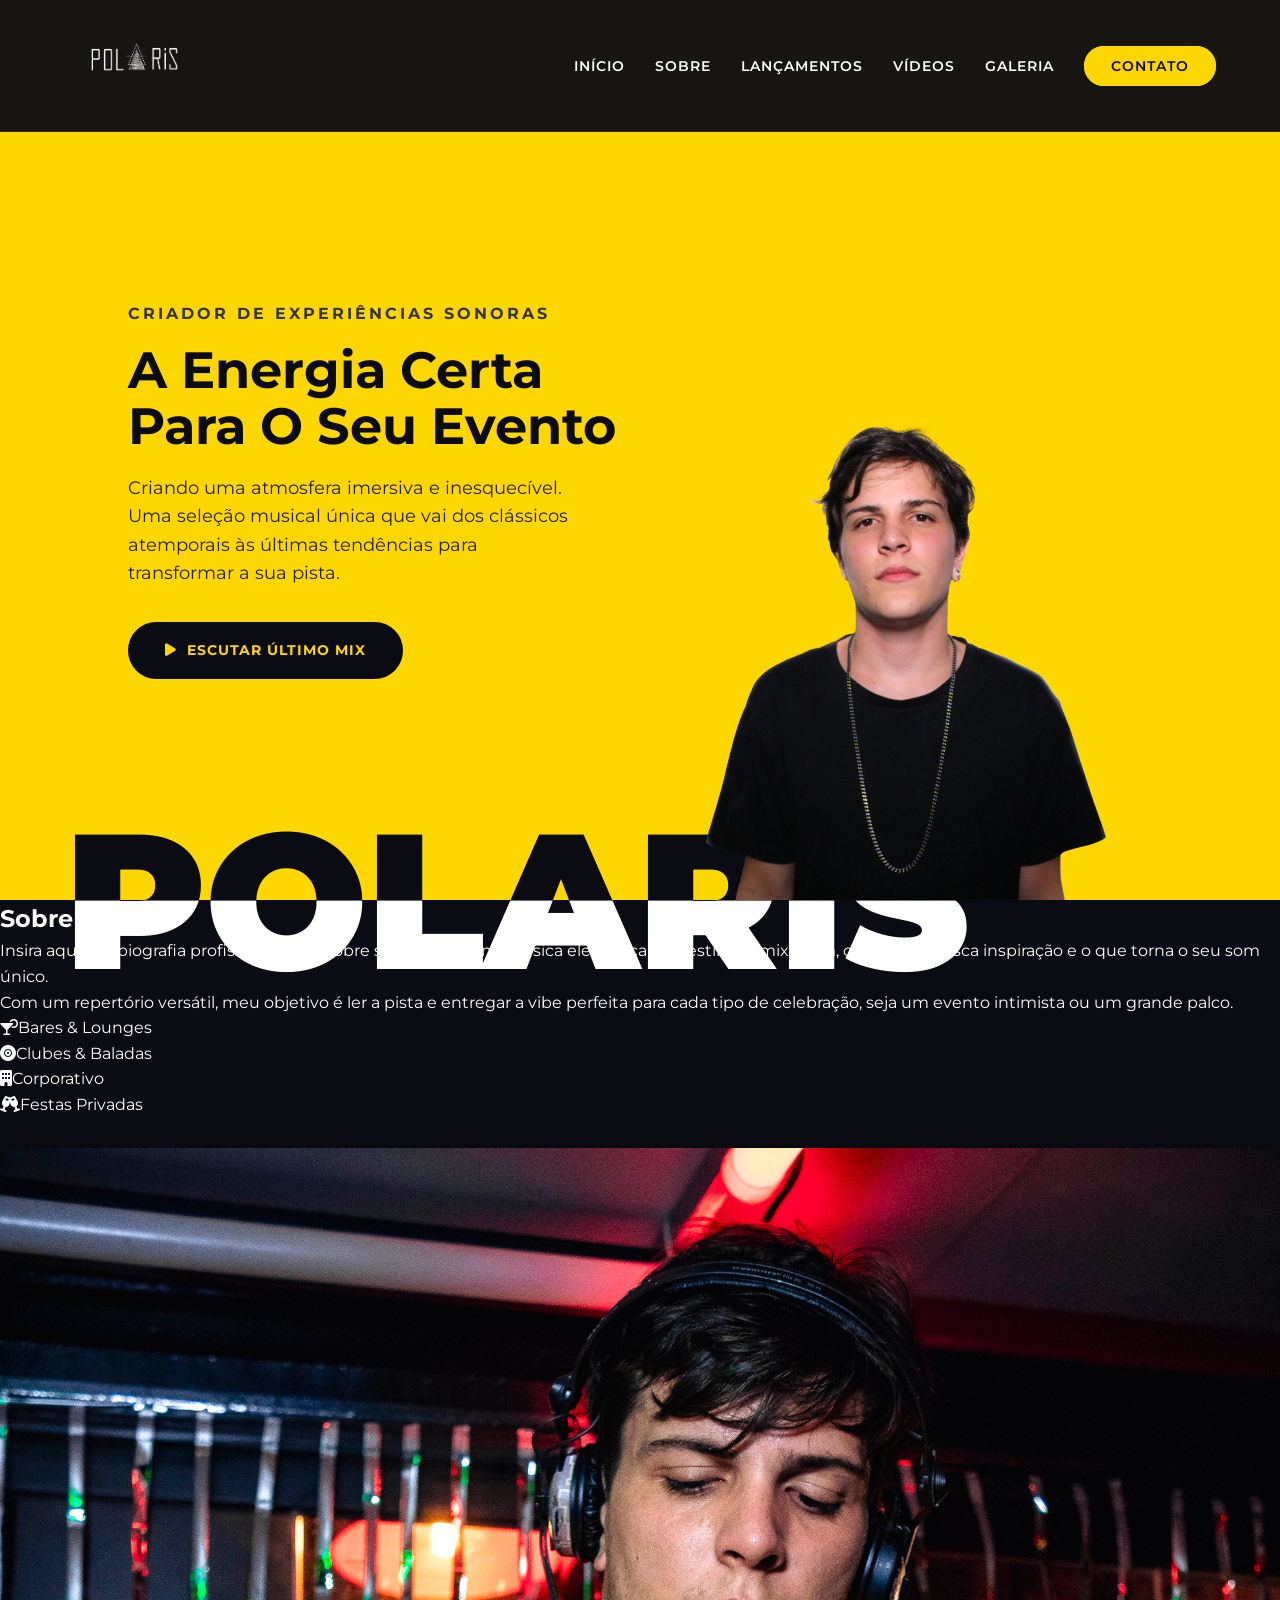
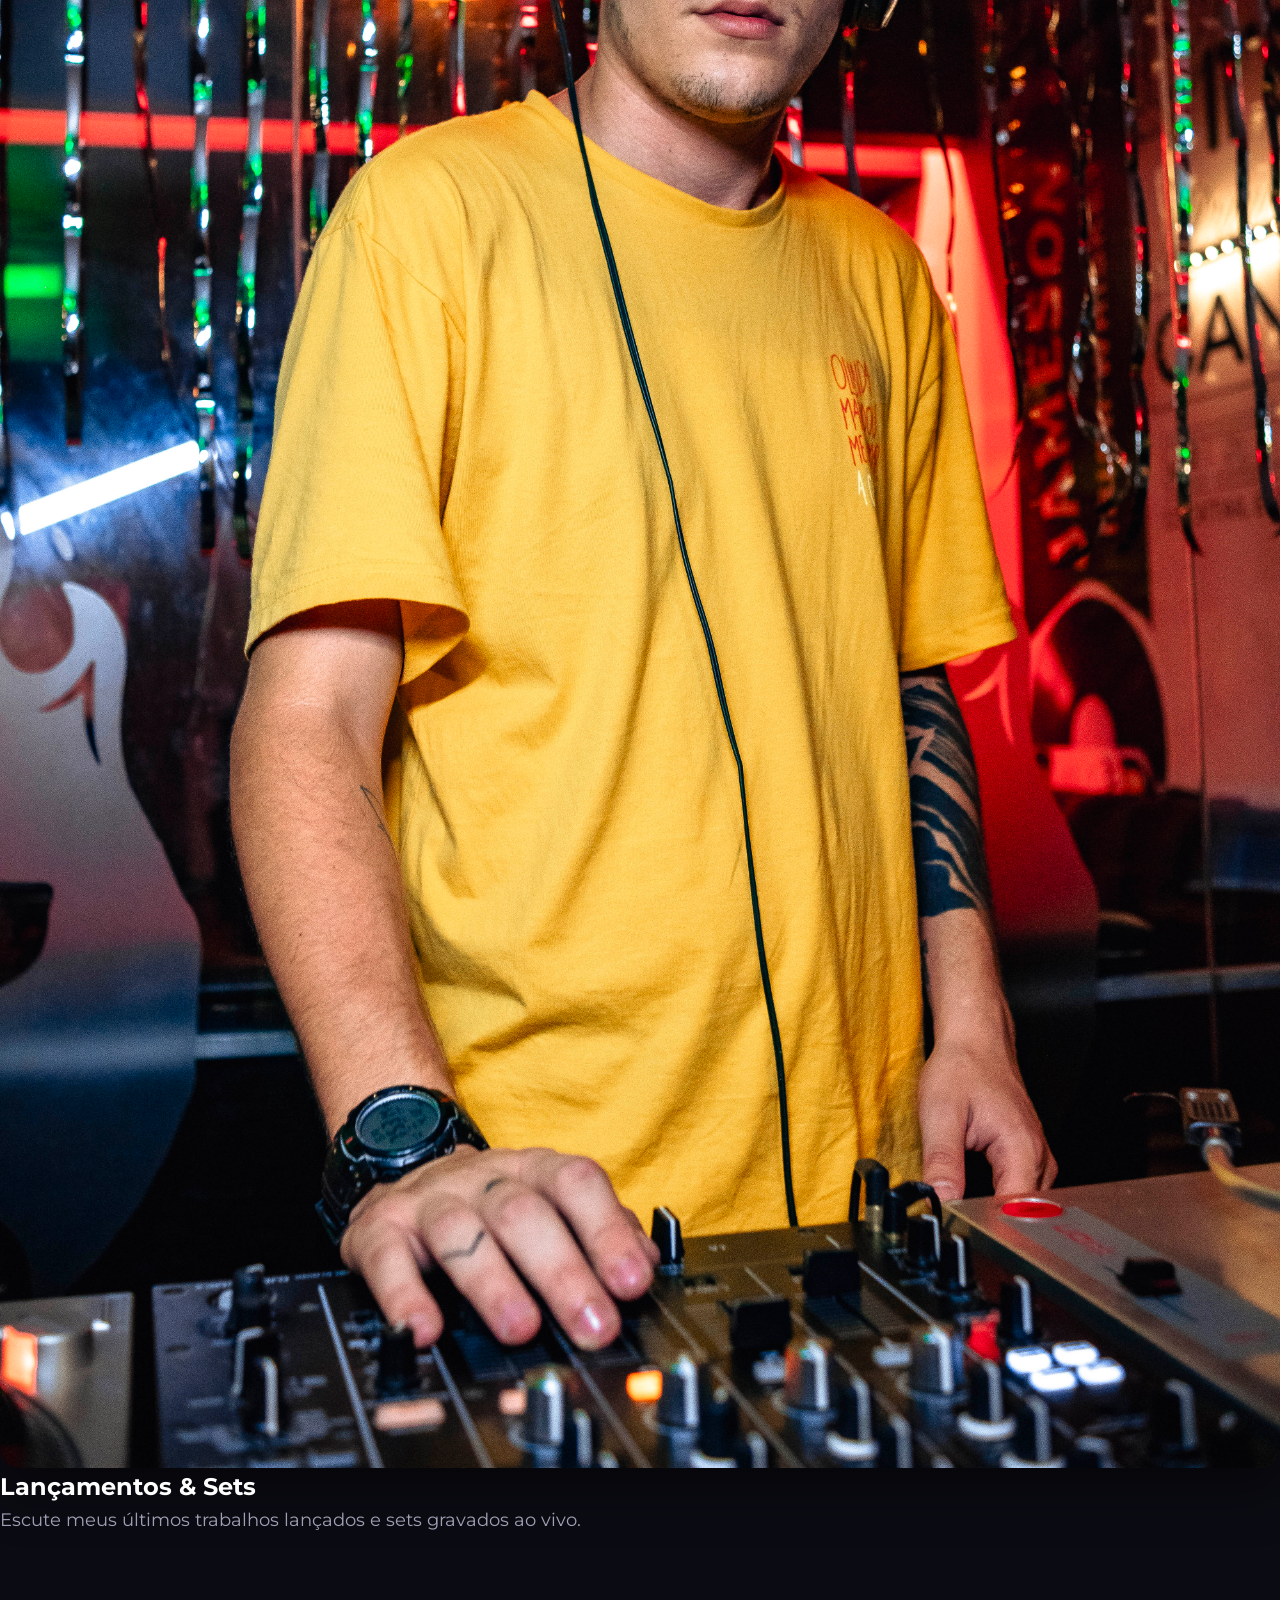
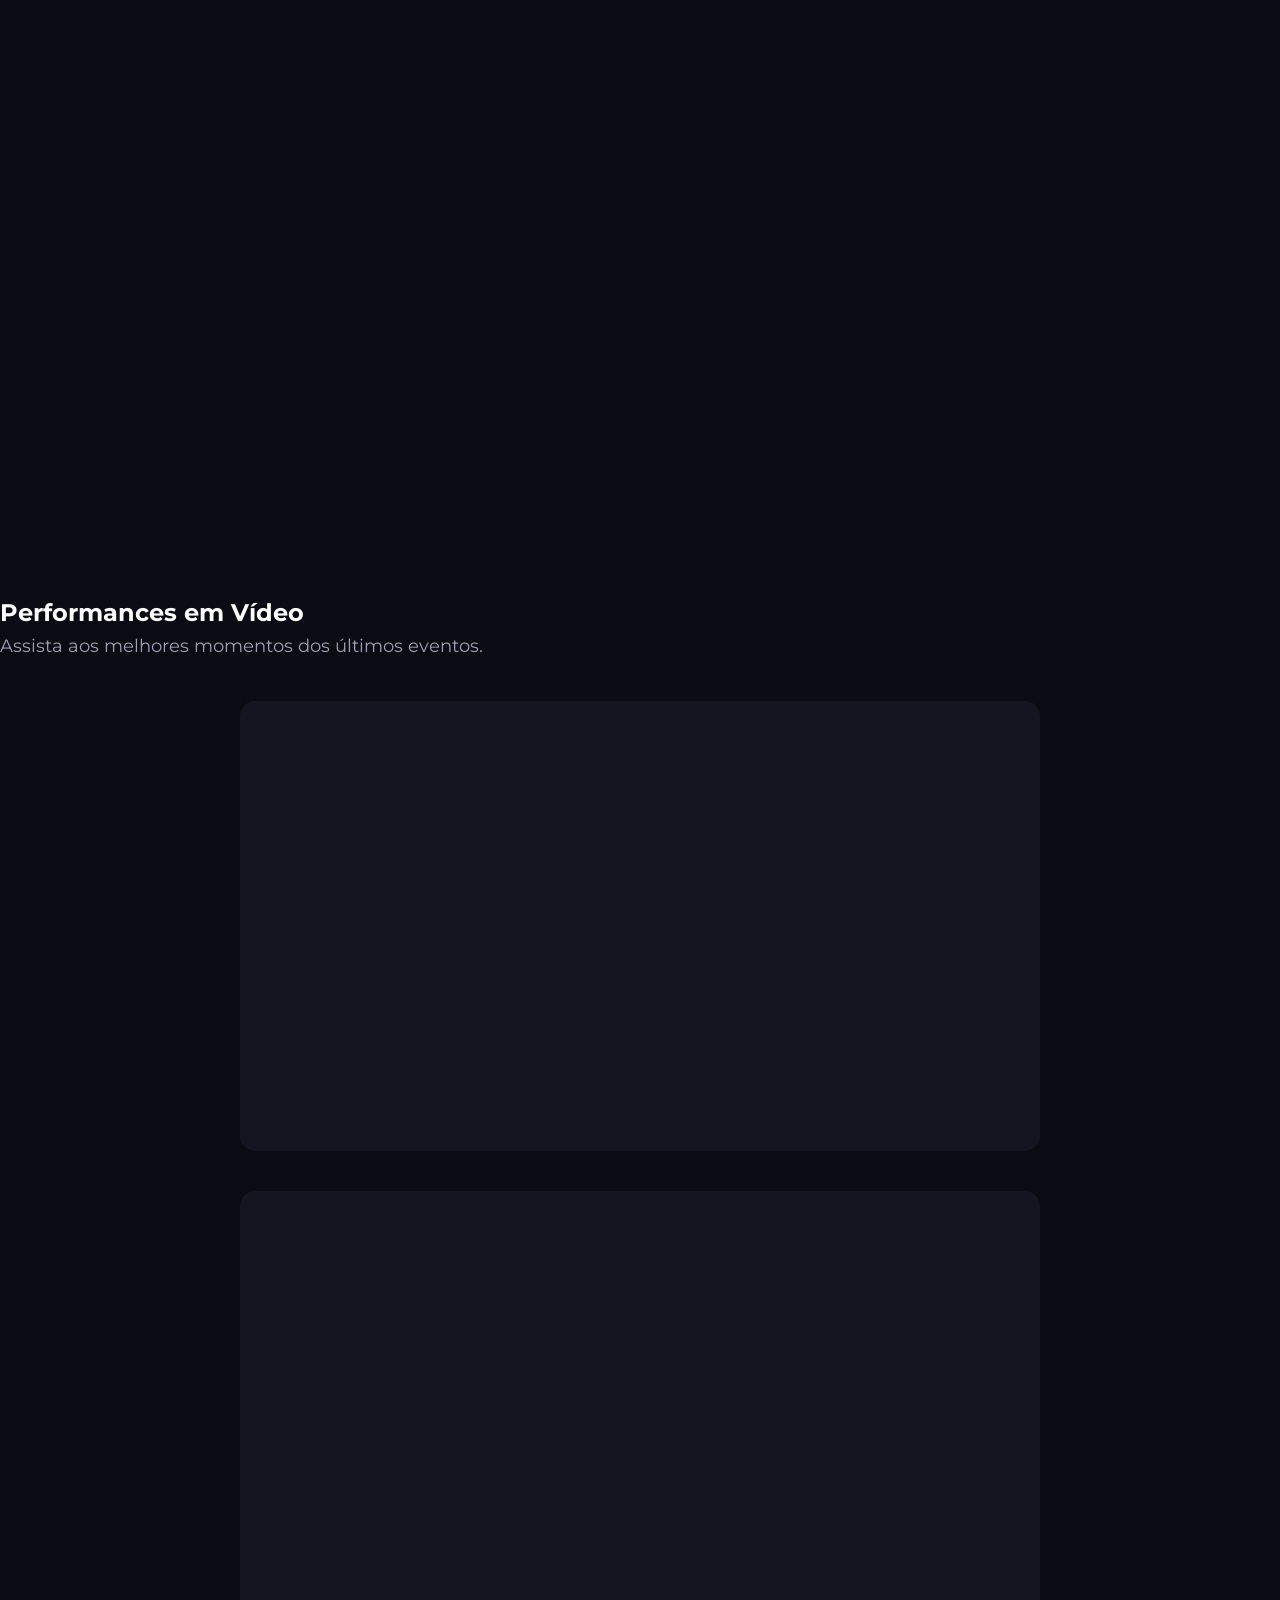
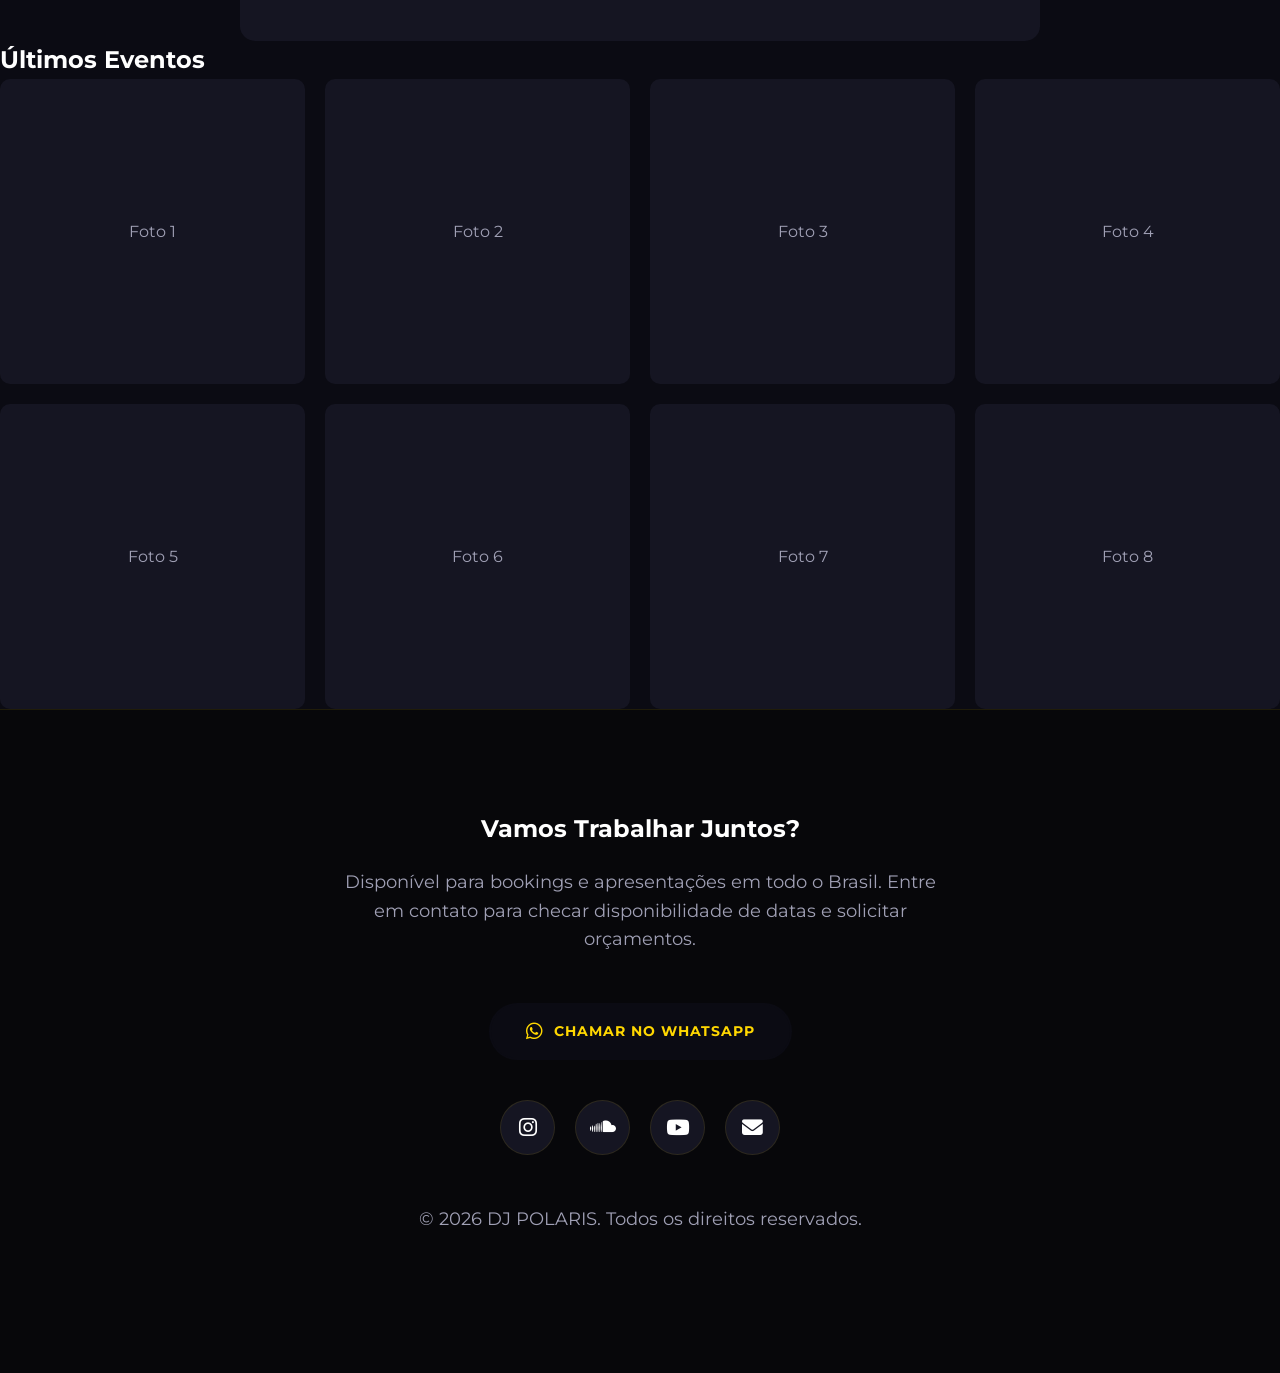
==== index.html @ e178c037 "Update index.html" ====
<!DOCTYPE html>
<html lang="pt-BR">
<head>
    <meta charset="UTF-8">
    <meta name="viewport" content="width=device-width, initial-scale=1.0">
    <title>Portfólio | Polaris</title>
    <link rel="icon" type="image/png" href="assets/Logo-polaris-branca.png?v=2">
    <link href="https://fonts.googleapis.com/css2?family=Montserrat:wght@300;400;500;700;900&display=swap" rel="stylesheet">
    <link rel="stylesheet" href="https://cdnjs.cloudflare.com/ajax/libs/font-awesome/6.4.0/css/all.min.css">
    
    <link rel="stylesheet" href="style.css">
</head>
<body>

   <nav>
        <a href="#" class="logo">
            <!-- Coloquei uma altura de 40px para não quebrar o menu, você pode aumentar ou diminuir esse valor -->
            <img src="assets/logo-branco-com-icone.png" alt="Logo Polaris" style="height: 80px; width: auto;">
        </a>
        <ul class="nav-links">
            <li><a href="#inicio">Início</a></li>
            <li><a href="#sobre">Sobre</a></li>
            <li><a href="#lancamentos">Lançamentos</a></li>
            <li><a href="#videos">Vídeos</a></li>
            <li><a href="#galeria">Galeria</a></li>
            <li><a href="#contato" class="btn-nav">Contato</a></li>
        </ul>
    </nav>

  <section id="inicio" class="hero">
    <div class="hero-content">
        <div class="hero-text">
            <h2>Criador de Experiências Sonoras</h2>
            <h1>A Energia Certa Para O Seu Evento</h1>
            <p>Criando uma atmosfera imersiva e inesquecível. Uma seleção musical única que vai dos clássicos atemporais às últimas tendências para transformar a sua pista.</p>
            <a href="#lancamentos" class="btn"><i class="fas fa-play"></i> Escutar Último Mix</a>
        </div>
        
        <div class="hero-image">
            <img src="assets/Polaris-semfundo.png" alt="Polaris">
        </div>
    </div>
    
    <!-- Novo Texto Gigante de Fundo -->
    <div class="hero-bottom-text">POLARIS</div>
</section>

    <section id="sobre">
        <h2 class="section-title">Sobre Mim</h2>
        <div class="about-grid">
            <div class="about-text">
                <p>Insira aqui sua biografia profissional. Fale sobre sua trajetória na música eletrônica, seu estilo de mixagem, onde você busca inspiração e o que torna o seu som único.</p>
                <p>Com um repertório versátil, meu objetivo é ler a pista e entregar a vibe perfeita para cada tipo de celebração, seja um evento intimista ou um grande palco.</p>
                
                <div class="features">
                    <div class="feature-item"><i class="fas fa-cocktail"></i><span>Bares & Lounges</span></div>
                    <div class="feature-item"><i class="fas fa-record-vinyl"></i><span>Clubes & Baladas</span></div>
                    <div class="feature-item"><i class="fas fa-building"></i><span>Corporativo</span></div>
                    <div class="feature-item"><i class="fas fa-glass-cheers"></i><span>Festas Privadas</span></div>
                </div>
            </div>
            <div class="about-img">
                <img src="assets/Polaris.JPG" alt="DJ Polaris">
            </div>
        </div>
    </section>

   <section id="lancamentos">
        <h2 class="section-title">Lançamentos & Sets</h2>
        <p style="color: var(--text-muted); margin-bottom: 40px; font-size: 1.1rem;">Escute meus últimos trabalhos lançados e sets gravados ao vivo.</p>
        
        <div class="audio-grid">
            <!-- SET 1: MOOD - CANDELÁRIA -->
            <div class="soundcloud-embed">
                <iframe width="100%" height="166" scrolling="no" frameborder="no" allow="autoplay; encrypted-media" src="https://w.soundcloud.com/player/?url=https%3A//api.soundcloud.com/tracks/soundcloud%253Atracks%253A2063668396&color=%23ff5500&auto_play=false&hide_related=false&show_comments=true&show_user=true&show_reposts=false&show_teaser=true&visual=false"></iframe>
            </div>
            
            <!-- SET 2: Candles (original Mix) -->
            <div class="soundcloud-embed">
                <iframe width="100%" height="166" scrolling="no" frameborder="no" allow="autoplay; encrypted-media" src="https://w.soundcloud.com/player/?url=https%3A//api.soundcloud.com/tracks/soundcloud%253Atracks%253A599324232&color=%23ff5500&auto_play=false&hide_related=false&show_comments=true&show_user=true&show_reposts=false&show_teaser=true&visual=false"></iframe>
            </div>
        </div>
    </section>

   <section id="videos">
        <h2 class="section-title">Performances em Vídeo</h2>
        <p style="color: var(--text-muted); margin-bottom: 40px; font-size: 1.1rem;">Assista aos melhores momentos dos últimos eventos.</p>
        
        <div class="video-grid">
            <!-- VÍDEO 1 -->
            <div class="video-embed">
                <iframe width="100%" height="100%" src="https://www.youtube.com/embed/LbL6DzBYrsw?si=ZfjwUTebbq6p8Vn6" title="YouTube video player" frameborder="0" allow="accelerometer; autoplay; clipboard-write; encrypted-media; gyroscope; picture-in-picture; web-share" referrerpolicy="strict-origin-when-cross-origin" allowfullscreen></iframe>
            </div>
            
            <!-- VÍDEO 2 -->
            <div class="video-embed">
                <iframe width="100%" height="100%" src="https://www.youtube.com/embed/R7u79ZmjXD4?si=Z7MmFeixOW-c68fP" title="YouTube video player" frameborder="0" allow="accelerometer; autoplay; clipboard-write; encrypted-media; gyroscope; picture-in-picture; web-share" referrerpolicy="strict-origin-when-cross-origin" allowfullscreen></iframe>
            </div>
        </div>
    </section>

    <section id="galeria">
        <h2 class="section-title">Últimos Eventos</h2>
        <div class="gallery-grid">
            <div class="gallery-item">Foto 1</div>
            <div class="gallery-item">Foto 2</div>
            <div class="gallery-item">Foto 3</div>
            <div class="gallery-item">Foto 4</div>
            <div class="gallery-item">Foto 5</div>
            <div class="gallery-item">Foto 6</div>
            <div class="gallery-item">Foto 7</div>
            <div class="gallery-item">Foto 8</div>
        </div>
    </section>

    <footer id="contato">
        <div class="footer-content">
            <h2 class="section-title" style="justify-content: center; margin-bottom: 20px;">Vamos Trabalhar Juntos?</h2>
            <p>Disponível para bookings e apresentações em todo o Brasil. Entre em contato para checar disponibilidade de datas e solicitar orçamentos.</p>
            <a href="https://wa.me/5581986420014" target="_blank" class="btn" style="margin-top: 10px;"><i class="fab fa-whatsapp" style="font-size: 1.2rem;"></i> Chamar no WhatsApp</a>
            <div class="social-links">
                <!-- Instagram -->
                <a href="https://www.instagram.com/polarismusik/" target="_blank" aria-label="Instagram">
                    <i class="fab fa-instagram"></i>
                </a>
                
                <!-- SoundCloud -->
                <a href="https://soundcloud.com/polarismusic01" target="_blank" aria-label="SoundCloud">
                    <i class="fab fa-soundcloud"></i>
                </a>
                
                <!-- YouTube -->
                <a href="https://www.youtube.com/@polarismusic7006" target="_blank" aria-label="YouTube">
                    <i class="fab fa-youtube"></i>
                </a>
                
                <!-- E-mail (O 'mailto:' faz abrir o app de e-mail) -->
                <a href="mailto:polarismusic@outlook.com.br" aria-label="E-mail">
                    <i class="fas fa-envelope"></i>
                </a>
            </div>
            <p class="copyright">&copy; 2026 DJ POLARIS. Todos os direitos reservados.</p>
        </div>
    </footer>

</body>
</html>
---- style.css ----
:root {
    --bg-color: #0b0b13; /* Fundo azul/preto muito escuro */
    --card-bg: #151522;  /* Fundo secundário para cartões */
    --primary: #FFD700;  /* Destaque Amarelo */
    --text-main: #ffffff;
    --text-muted: #a0a0b5;
}

/* Reset & Base */
* { 
    margin: 0; 
    padding: 0; 
    box-sizing: border-box; 
}

html { 
    scroll-behavior: smooth; 
}

body { 
    font-family: 'Montserrat', sans-serif; 
    background-color: var(--bg-color); 
    color: var(--text-main); 
    line-height: 1.6; 
    position: relative; 
}

/* ===== MARCA D'ÁGUA NO FUNDO (SEU SÍMBOLO SEM FUNDO) ===== */
body::before {
    content: '';
    position: fixed;
    top: 0; 
    left: 0; 
    width: 100%; 
    height: 100%;
    /* Substitua pelo nome exato do seu arquivo caso seja diferente */
    background-image: 
        url('triangulo-sem-fundo.png'),
        url('triangulo-sem-fundo.png'),
        url('triangulo-sem-fundo.png');
    background-position: 5% 15%, 85% 60%, 40% 90%;
    background-size: 350px, 200px, 450px; 
    background-repeat: no-repeat;
    opacity: 0.05; /* Transparência sutil */
    z-index: -1; 
    pointer-events: none; 
}

/* Menu de Navegação Superior */
nav { 
    position: fixed; 
    top: 0; 
    width: 100%; 
    padding: 20px 5%; 
    background: rgba(11, 11, 19, 0.95); 
    backdrop-filter: blur(10px); 
    display: flex; 
    justify-content: space-between; 
    align-items: center; 
    z-index: 1000; 
    border-bottom: 1px solid rgba(255, 215, 0, 0.1); 
}

.logo { 
    font-size: 1.5rem; 
    font-weight: 900; 
    color: var(--text-main); 
    text-decoration: none; 
    letter-spacing: 2px; 
    text-transform: uppercase; 
}

.logo span { 
    color: var(--primary); 
}

.nav-links { 
    list-style: none; 
    display: flex; 
    gap: 30px; 
}

.nav-links a { 
    color: var(--text-main); 
    text-decoration: none; 
    font-size: 0.85rem; 
    font-weight: 600; 
    text-transform: uppercase; 
    letter-spacing: 1px;
    transition: color 0.3s; 
}

.nav-links a:hover { 
    color: var(--primary); 
}

/* Seção Hero (Início) */
section#inicio.hero { 
    min-height: 100vh; 
    display: flex; 
    align-items: stretch; 
    padding: 140px 10% 0 10% !important; 
    position: relative; 
    overflow: visible; /* MUDANÇA: 'visible' permite que o texto desça para a próxima seção */
    z-index: 2; /* MUDANÇA: Garante que o texto fique por cima do fundo da seção de baixo */
    border-top: none !important; 
    background-color: #FFD700; 
}

.hero-content { 
    display: flex; 
    align-items: stretch; /* Garante que texto e foto usem toda a altura disponível */
    justify-content: space-between; 
    gap: 40px; 
    width: 100%; 
    z-index: 1; 
}

/* Área de Texto (Mantemos centralizada enquanto a foto desce) */
.hero-text { 
    flex: 1;
    max-width: 50%; 
    display: flex;
    flex-direction: column;
    justify-content: center; /* Centraliza o texto verticalmente */
    align-items: flex-start; /* Alinha o texto à esquerda */
    padding-bottom: 60px; /* Devolve um pouco de respiro apenas para o bloco de texto */
}

.hero-text h2 { 
    font-size: 1rem; 
    color: #333333; 
    text-transform: uppercase; 
    letter-spacing: 3px; 
    margin-bottom: 15px; 
}

.hero-text h1 { 
    font-size: clamp(2.5rem, 4vw, 3.8rem); 
    font-weight: 700; 
    line-height: 1.1; 
    margin-bottom: 20px; 
    color: #0b0b13; 
}

.hero-text p { 
    color: #222222; 
    margin-bottom: 35px; 
    font-size: 1.1rem; 
    line-height: 1.6;
    max-width: 90%; 
}

/* Botão CTA Invertido para o Fundo Amarelo */
.btn { 
    display: inline-flex; 
    align-items: center; 
    gap: 10px; 
    background: #0b0b13; 
    color: #FFD700; 
    padding: 15px 35px; 
    text-decoration: none; 
    font-weight: 700; 
    border-radius: 50px; 
    text-transform: uppercase; 
    font-size: 0.9rem;
    letter-spacing: 1px; 
    transition: all 0.3s ease; 
    border: 2px solid #0b0b13; 
}

.btn:hover { 
    background: transparent; 
    color: #0b0b13; 
    transform: translateY(-3px); 
    box-shadow: 0 10px 20px rgba(0, 0, 0, 0.2); 
}

/* Container da Imagem */
.hero-image { 
    flex: 1;
    max-width: 50%; 
    display: flex; 
    align-items: flex-end; /* A mágica acontece aqui: empurra a foto pro chão */
    justify-content: center; 
    position: relative; 
}

/* Foto do DJ limpa */
.hero-image img {
    width: 100%;
    max-width: 550px; 
    height: auto;
    object-fit: contain;
    display: block;
}

/* ===== TEXTO GIGANTE DE FUNDO (CORTADO E DUAS CORES) ===== */
.hero-bottom-text {
    position: absolute;
    bottom: 0; /* Alinha na linha limite da seção amarela */
    left: 5%; 
    transform: translateY(50%); /* Empurra exatamente 50% do texto para a seção de baixo */
    font-size: 15vw; /* Letra ainda maior para preencher bem */
    font-weight: 900;
    text-transform: uppercase;
    white-space: nowrap;
    z-index: 0; /* Fica atrás do DJ (que está no z-index: 1) */
    pointer-events: none; 
    letter-spacing: -2px;
    
    /* A MÁGICA DA COR: Divide o texto 50% Escuro e 50% Branco */
    background: linear-gradient(to bottom, #0b0b13 50%, #ffffff 50%);
    -webkit-background-clip: text;
    -webkit-text-fill-color: transparent;
    background-clip: text;
    color: transparent;
}

/* Responsividade para Celulares e Tablets */
@media (max-width: 992px) {
    .hero-content {
        flex-direction: column-reverse;
        text-align: center;
        gap: 50px;
    }
    
    .hero-text {
        align-items: center; /* Centraliza tudo no celular */
        padding-bottom: 0;
    }

    .hero-text, 
    .hero-image {
        max-width: 100%;
    }

    .hero-text p {
        max-width: 100%;
        margin-left: auto;
        margin-right: auto;
    }
    
    /* Garante que o corte no meio continue funcionando no celular */
    .hero-bottom-text {
        font-size: 22vw;
        bottom: 0;
        transform: translateY(50%);
    }
}
/* Seção Áudio - Organizados em 1 coluna (empilhados) */
.audio-grid { 
    display: grid; 
    grid-template-columns: 1fr; /* Força a ter apenas 1 coluna */
    gap: 20px; /* Reduzido o espaço entre os players */
    max-width: 900px; /* Limita a largura para ficar parecido com a sua referência */
    margin: 0 auto; /* Centraliza na tela */
}

/* O container do SoundCloud */
.soundcloud-embed { 
    width: 100%; 
    height: 166px; /* Altura exata do player clássico retangular */
    background: transparent; 
    border-radius: 0; /* O player já tem seus próprios cantos */
    border: none; 
    overflow: hidden; 
    padding: 0;
}
/* Seção Vídeos Organizados em 1 coluna (empilhados) */
.video-grid { 
    display: grid; 
    grid-template-columns: 1fr; /* Força a ter apenas 1 coluna */
    gap: 40px; 
    max-width: 800px; /* Limita a largura para o vídeo não ficar absurdamente gigante na tela do PC */
    margin: 0 auto; /* Centraliza a coluna de vídeos no meio da tela */
}

/* O container do vídeo */
.video-embed { 
    width: 100%; 
    aspect-ratio: 16/9; /* Mantém a proporção de cinema do YouTube */
    background: var(--card-bg); 
    border-radius: 15px; 
    display: flex; 
    flex-direction: column;
    justify-content: center; 
    align-items: center; 
    color: var(--text-muted); 
    border: none; /* Removi a borda tracejada para ficar limpo com o vídeo rodando */
    overflow: hidden;
}

/* Seção Galeria */
.gallery-grid { 
    display: grid; 
    grid-template-columns: repeat(auto-fill, minmax(250px, 1fr)); 
    gap: 20px; 
}

.gallery-item { 
    aspect-ratio: 1/1; 
    background: var(--card-bg); 
    border-radius: 10px; 
    display: flex; 
    justify-content: center; 
    align-items: center; 
    color: var(--text-muted); 
    transition: 0.3s; 
    cursor: pointer;
    border: 1px solid transparent;
    overflow: hidden;
}

.gallery-item:hover { 
    transform: scale(1.03); 
    z-index: 2; 
    border: 1px solid var(--primary); 
    box-shadow: 0 10px 20px rgba(0,0,0,0.5); 
}

/* Rodapé / Contato */
footer { 
    padding: 100px 10%; 
    background: #07070a; 
    text-align: center; 
    border-top: 1px solid rgba(255, 215, 0, 0.1); 
}

.footer-content { 
    max-width: 600px; 
    margin: 0 auto; 
}

.footer-content p { 
    color: var(--text-muted); 
    margin-bottom: 40px; 
    font-size: 1.1rem; 
}

.social-links { 
    display: flex; 
    justify-content: center; 
    gap: 20px; 
    margin: 40px 0; 
}

.social-links a { 
    width: 55px; 
    height: 55px; 
    background: var(--card-bg); 
    display: flex; 
    justify-content: center; 
    align-items: center; 
    border-radius: 50%; 
    color: var(--text-main); 
    text-decoration: none; 
    font-size: 1.3rem; 
    transition: all 0.3s; 
    border: 1px solid rgba(255,215,0,0.1); 
}

.social-links a:hover { 
    background: var(--primary); 
    color: #0b0b13; 
    transform: translateY(-3px); 
}

.copyright { 
    color: #555; 
    font-size: 0.85rem; 
    margin-top: 50px; 
}

/* ===== RESPONSIVIDADE (Tablets e Celulares) ===== */
@media (max-width: 992px) {
    .hero-content, .about-grid { 
        flex-direction: column; 
        text-align: center; 
    }
    
    .hero-text { 
        max-width: 100%; 
        margin-bottom: 50px; 
    }
    
    .hero-text h1 {
        font-size: 2.5rem;
    }
    
    .hero-image { 
        width: 100%; 
    }
    
    .section-title { 
        justify-content: center; 
    }
    
    .section-title::before { 
        display: none; 
    }
    
    .nav-links { 
        display: none; /* Menu escondido no mobile para simplificar */
    } 
    
    .video-grid { 
        grid-template-columns: 1fr; 
    }
}
/* Botão de Contato destacado no Menu */
.nav-links .btn-nav {
    background: var(--primary);
    color: #0b0b13;
    padding: 10px 25px;
    border-radius: 50px;
    border: 2px solid var(--primary);
    transition: all 0.3s ease;
}

.nav-links .btn-nav:hover {
    background: transparent;
    color: var(--primary);
    box-shadow: 0 5px 15px rgba(255, 215, 0, 0.2);
}
.soundcloud-embed { 
    width: 100%; 
    min-height: 300px; /* Ajustado para a arte do SoundCloud Visual */
    background: transparent; 
    border-radius: 10px; 
    border: none; /* Remove a borda tracejada */
    overflow: hidden; /* Garante que os cantos fiquem arredondados */
    padding: 0;
}
.about-img { 
    width: 100%; 
    display: flex; 
    align-items: center; 
    justify-content: center; 
    background: transparent;
    border: none;
    margin-top: 30px; /* É AQUI QUE VOCÊ PUXA PARA BAIXO! Se precisar descer mais, aumente para 40px, 60px... */
}

/* O restante da imagem continua igual para manter as bordas e sombra */
.about-img img {
    width: 100%;
    height: auto;
    border-radius: 20px;
    box-shadow: 0 20px 50px rgba(0,0,0,0.5);
    display: block;
}
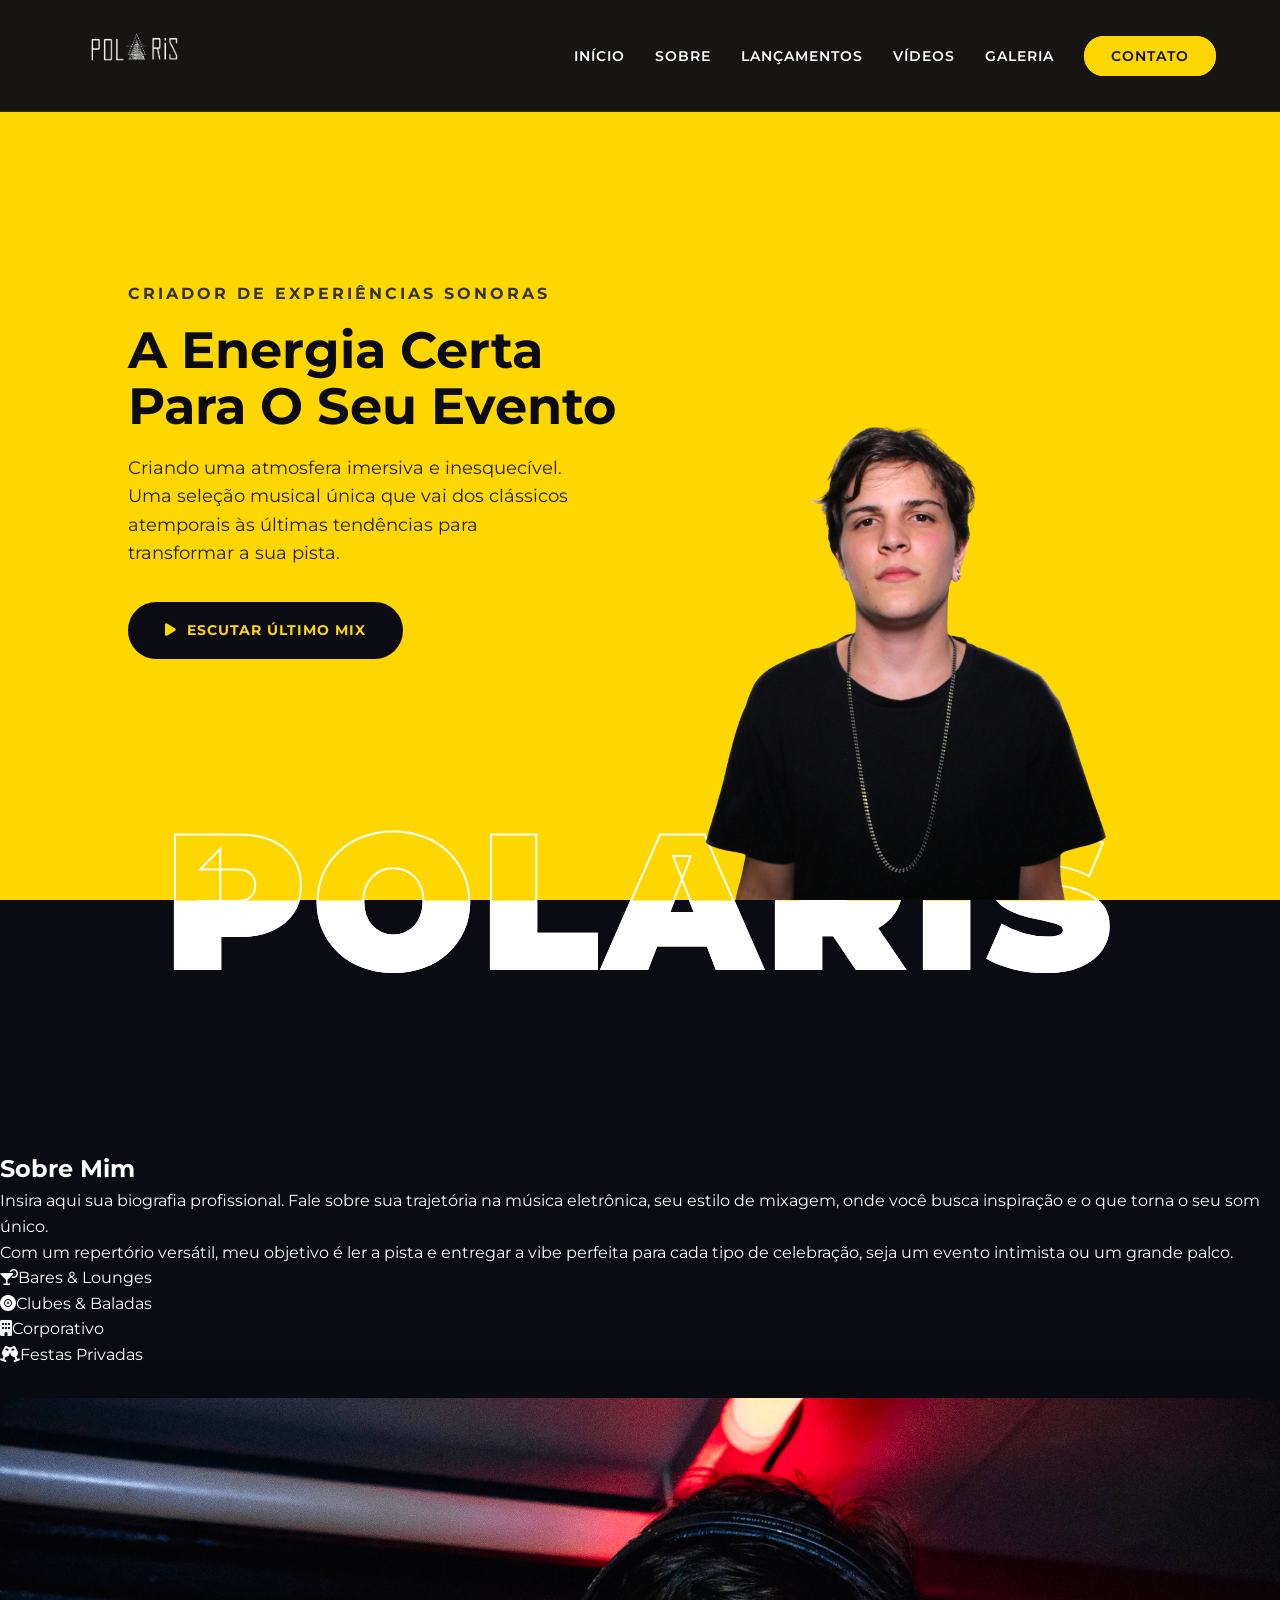
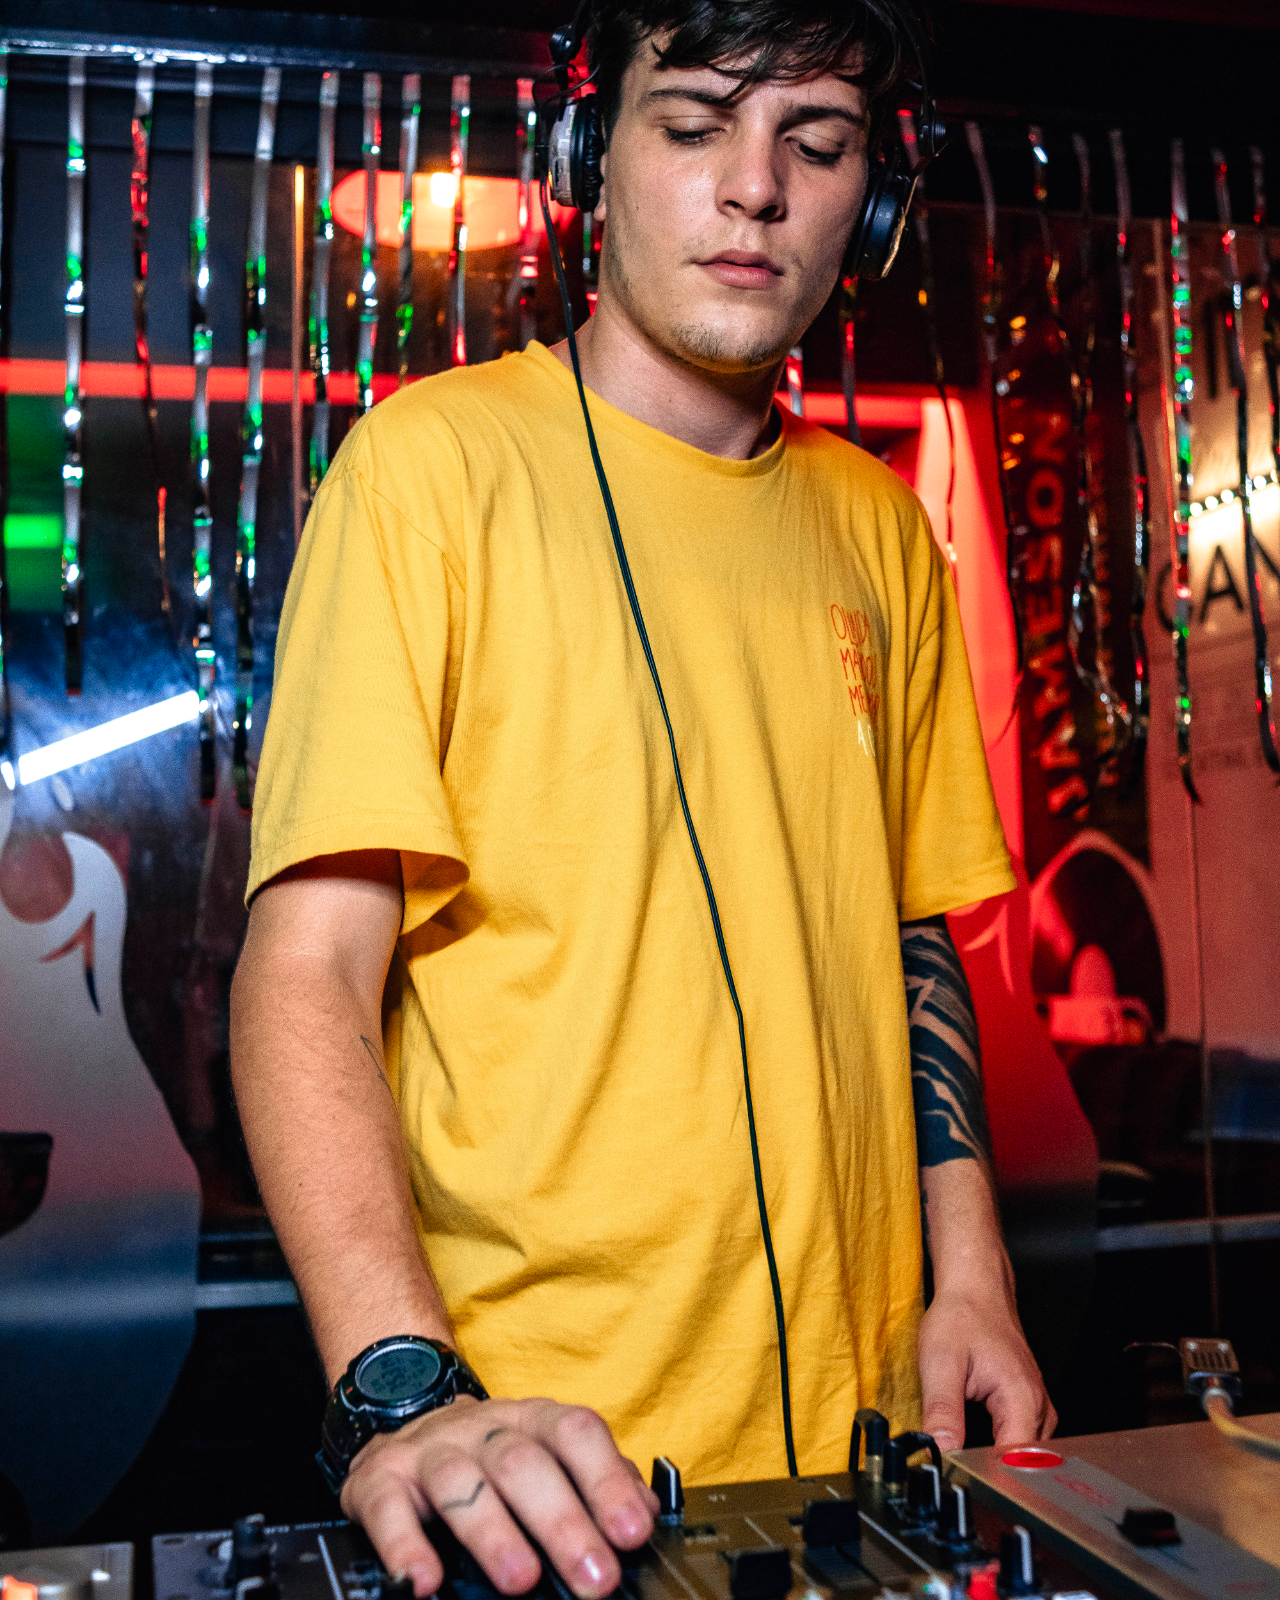
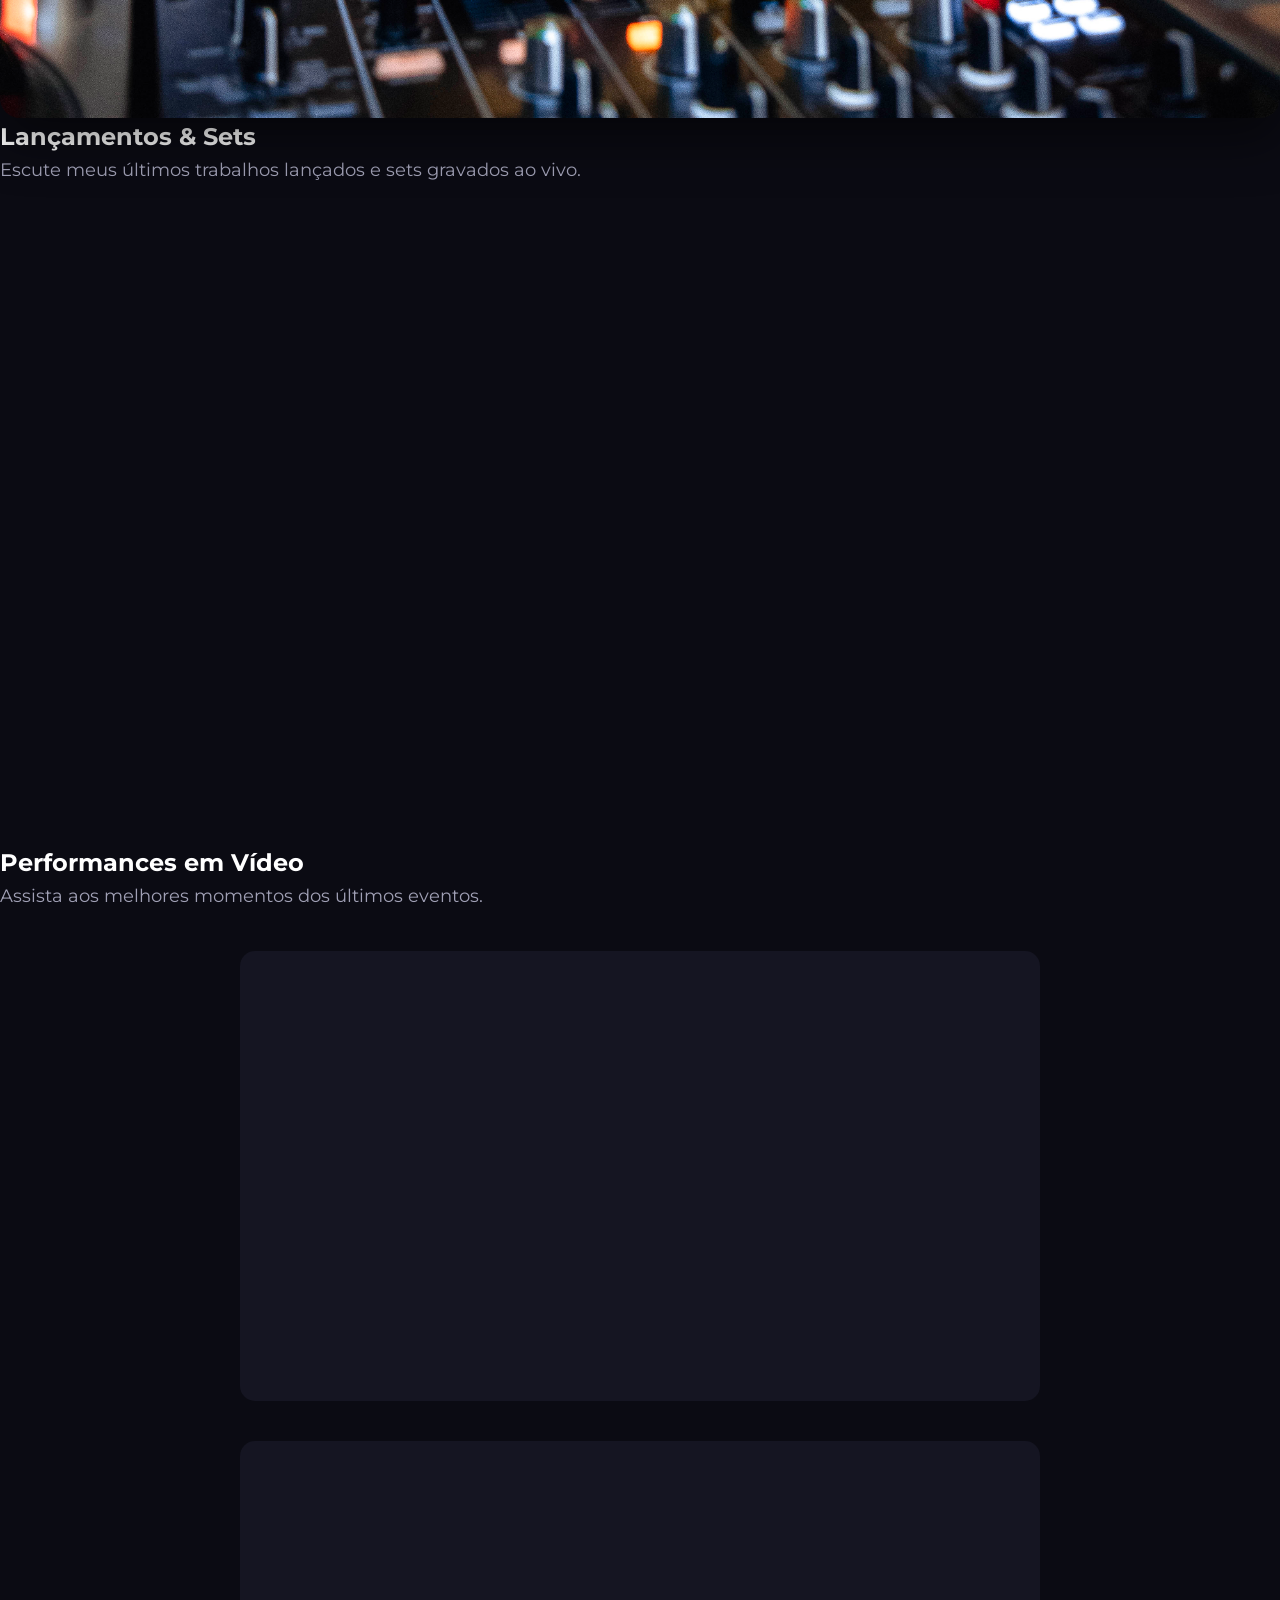
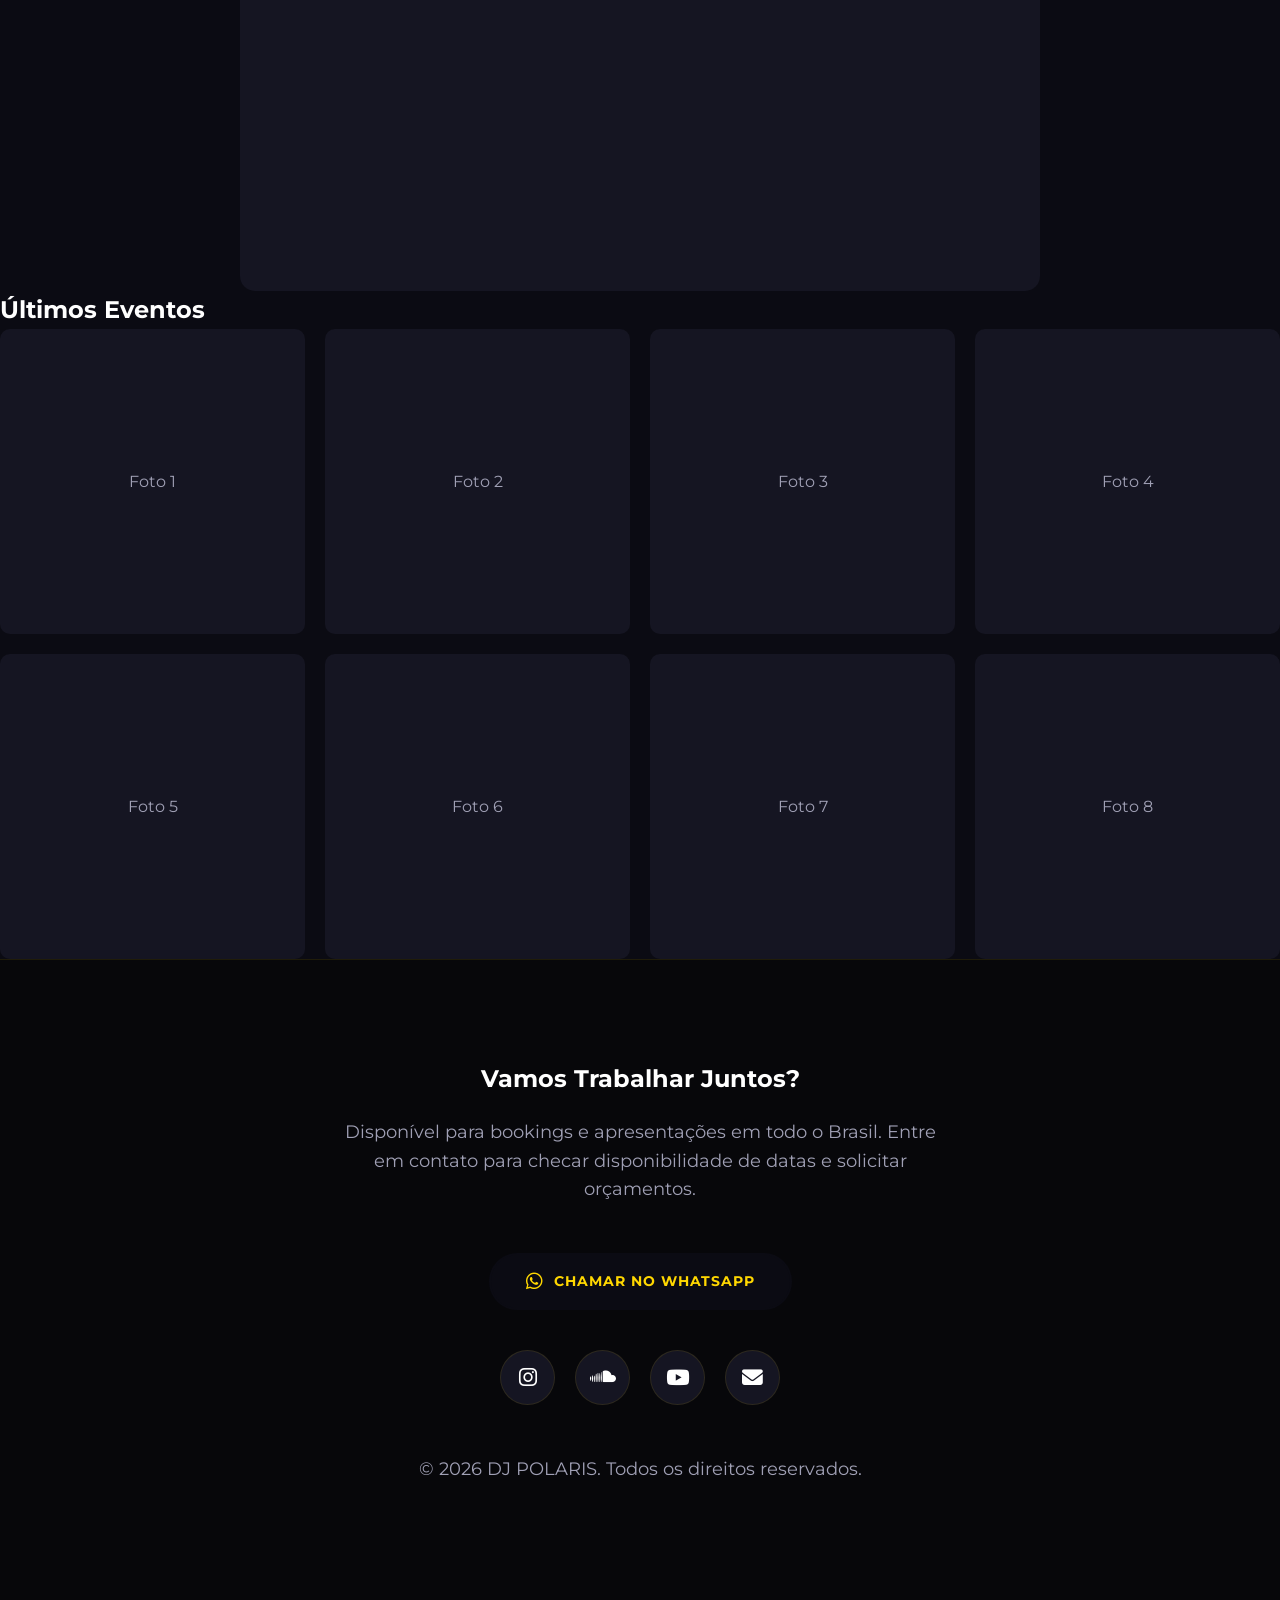
==== commit 7ee62de5: "Update index.html" ====
--- a/index.html
+++ b/index.html
@@ -42,8 +42,8 @@
     </div>
     
     <!-- Novo Texto Gigante de Fundo -->
-    <div class="hero-bottom-text">POLARIS</div>
-</section>
+<div class="hero-bottom-text" data-text="POLARIS">POLARIS</div>
+  </section>
 
     <section id="sobre">
         <h2 class="section-title">Sobre Mim</h2>
--- a/style.css
+++ b/style.css
@@ -25,33 +25,12 @@
     position: relative; 
 }
 
-/* ===== MARCA D'ÁGUA NO FUNDO (SEU SÍMBOLO SEM FUNDO) ===== */
-body::before {
-    content: '';
-    position: fixed;
-    top: 0; 
-    left: 0; 
-    width: 100%; 
-    height: 100%;
-    /* Substitua pelo nome exato do seu arquivo caso seja diferente */
-    background-image: 
-        url('triangulo-sem-fundo.png'),
-        url('triangulo-sem-fundo.png'),
-        url('triangulo-sem-fundo.png');
-    background-position: 5% 15%, 85% 60%, 40% 90%;
-    background-size: 350px, 200px, 450px; 
-    background-repeat: no-repeat;
-    opacity: 0.05; /* Transparência sutil */
-    z-index: -1; 
-    pointer-events: none; 
-}
-
 /* Menu de Navegação Superior */
 nav { 
     position: fixed; 
     top: 0; 
     width: 100%; 
-    padding: 20px 5%; 
+    padding: 10px 5%; 
     background: rgba(11, 11, 19, 0.95); 
     backdrop-filter: blur(10px); 
     display: flex; 
@@ -99,10 +78,11 @@
     min-height: 100vh; 
     display: flex; 
     align-items: stretch; 
-    padding: 140px 10% 0 10% !important; 
+    /* Mudamos de 140px para 100px aqui no primeiro valor para colar mais no menu */
+    padding: 100px 10% 0 10% !important; 
     position: relative; 
-    overflow: visible; /* MUDANÇA: 'visible' permite que o texto desça para a próxima seção */
-    z-index: 2; /* MUDANÇA: Garante que o texto fique por cima do fundo da seção de baixo */
+    overflow: visible; /* Mantém visible para a letra vazar */
+    z-index: 2; 
     border-top: none !important; 
     background-color: #FFD700; 
 }
@@ -195,28 +175,39 @@
     display: block;
 }
 
-/* ===== TEXTO GIGANTE DE FUNDO (CORTADO E DUAS CORES) ===== */
+/* ===== TEXTO GIGANTE DE FUNDO (CORRIGIDO E CENTRALIZADO) ===== */
 .hero-bottom-text {
     position: absolute;
-    bottom: 0; /* Alinha na linha limite da seção amarela */
-    left: 5%; 
-    transform: translateY(50%); /* Empurra exatamente 50% do texto para a seção de baixo */
-    font-size: 15vw; /* Letra ainda maior para preencher bem */
+    bottom: 0; 
+    left: 50%; /* Centraliza o eixo X */
+    transform: translate(-50%, 50%); /* Puxa para o meio exato e desce 50% */
+    font-size: 15vw; 
     font-weight: 900;
     text-transform: uppercase;
     white-space: nowrap;
-    z-index: 0; /* Fica atrás do DJ (que está no z-index: 1) */
+    z-index: 0; 
     pointer-events: none; 
-    letter-spacing: -2px;
-    
-    /* A MÁGICA DA COR: Divide o texto 50% Escuro e 50% Branco */
-    background: linear-gradient(to bottom, #0b0b13 50%, #ffffff 50%);
+    letter-spacing: 5px; /* Aumentei um pouco o espaçamento para ficar mais elegante centralizado */
+    
+    /* 1. Cria a linha de contorno branco */
+    -webkit-text-stroke: 2px #ffffff;
+    
+    /* 2. Preenchimento: Topo Amarelo (tampa a marca d'água) e Base Branca */
+    background: linear-gradient(to bottom, #FFD700 50%, #ffffff 50%);
     -webkit-background-clip: text;
     -webkit-text-fill-color: transparent;
     background-clip: text;
     color: transparent;
 }
 
+/* Responsividade para manter o centro no celular */
+@media (max-width: 992px) {
+    .hero-bottom-text {
+        font-size: 22vw;
+        bottom: 0;
+        transform: translate(-50%, 50%);
+    }
+}
 /* Responsividade para Celulares e Tablets */
 @media (max-width: 992px) {
     .hero-content {
@@ -248,6 +239,13 @@
         transform: translateY(50%);
     }
 }
+/* Ajuste Forçado da Seção Seguinte (Sobre Mim) */
+section#sobre {
+    padding-top: 250px !important; /* Força o espaço extra para a letra gigante caber */
+    position: relative;
+    z-index: 1; 
+}
+
 /* Seção Áudio - Organizados em 1 coluna (empilhados) */
 .audio-grid { 
     display: grid; 
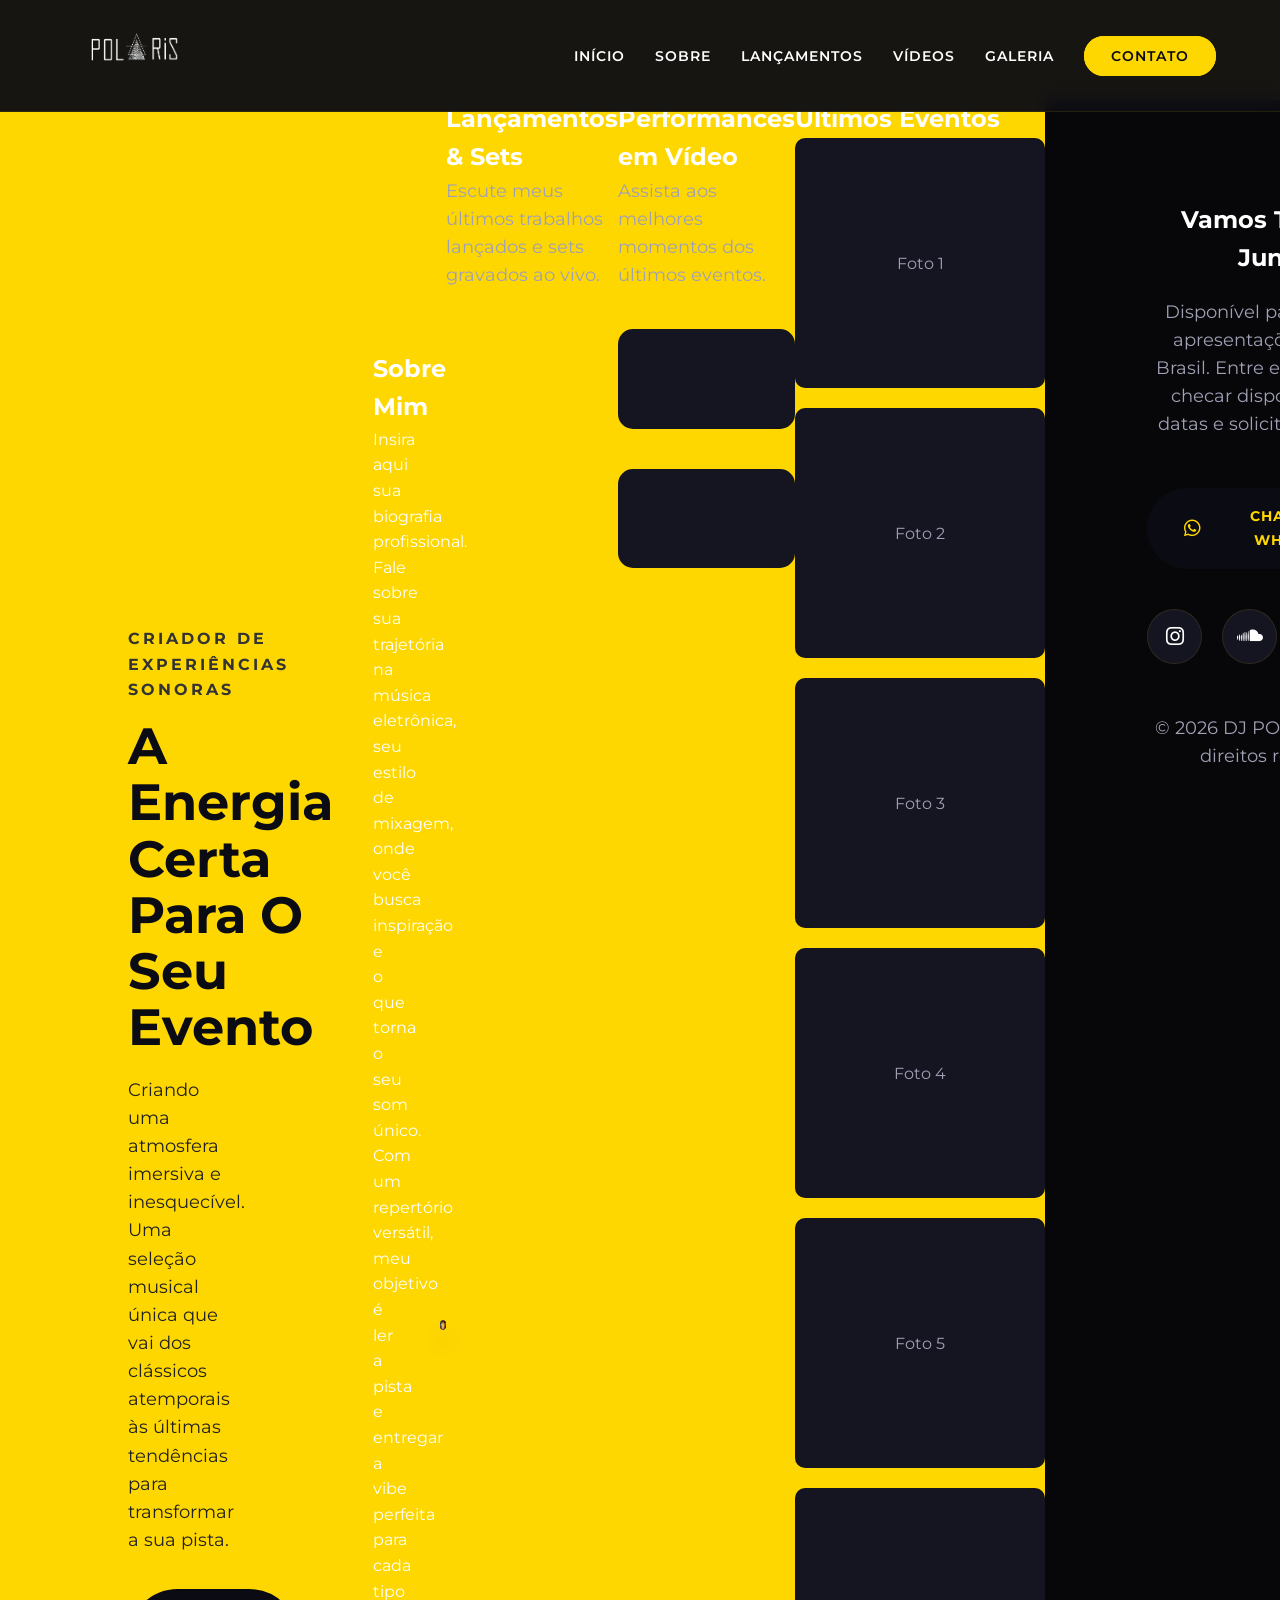
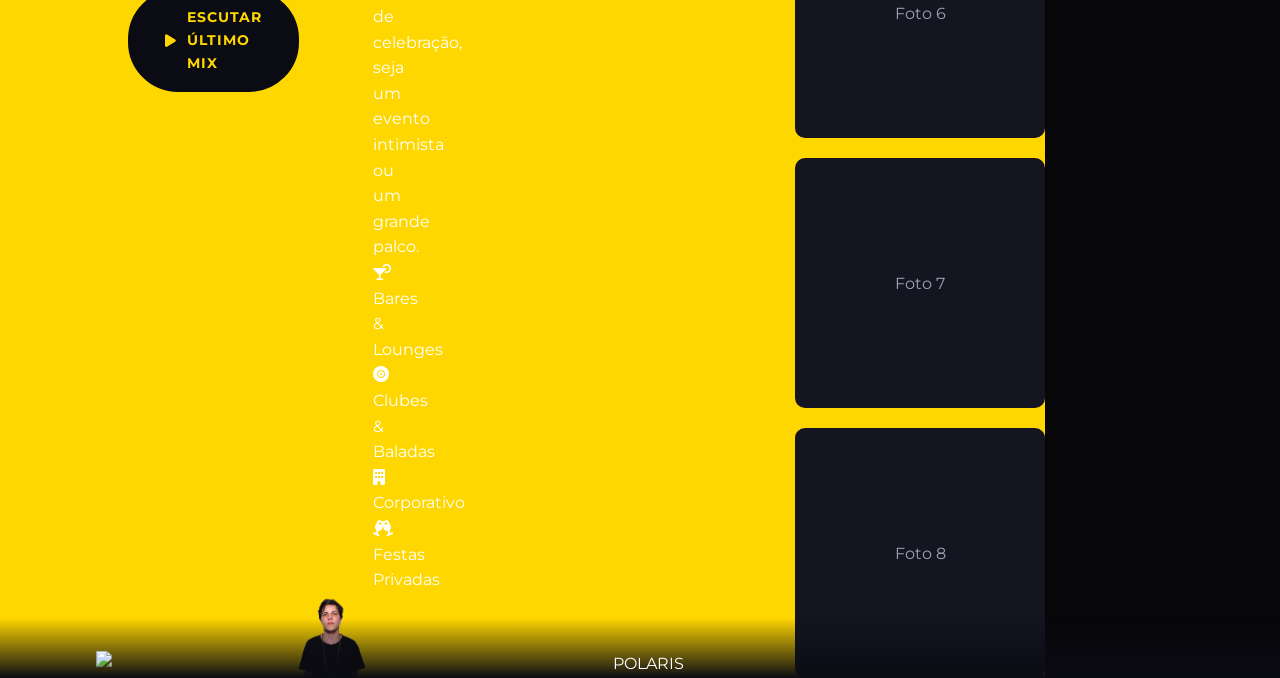
==== commit d1287e4c: "Update index.html" ====
--- a/index.html
+++ b/index.html
@@ -41,9 +41,10 @@
         </div>
     </div>
     
-    <!-- Novo Texto Gigante de Fundo -->
-<div class="hero-bottom-text" data-text="POLARIS">POLARIS</div>
-  </section>
+  <!-- Nova versão usando Imagem -->
+<div class="hero-bottom-logo">
+    <img src="assets/logopolarismusic.png" alt="POLARIS">
+</div>
 
     <section id="sobre">
         <h2 class="section-title">Sobre Mim</h2>
--- a/style.css
+++ b/style.css
@@ -175,41 +175,42 @@
     display: block;
 }
 
-/* ===== TEXTO GIGANTE DE FUNDO (CORRIGIDO E CENTRALIZADO) ===== */
-.hero-bottom-text {
+/* ===== O GRADIENTE DISCRETO (Sobre a imagem, sob o texto) ===== */
+section#inicio.hero::after {
+    content: '';
     position: absolute;
-    bottom: 0; 
-    left: 50%; /* Centraliza o eixo X */
-    transform: translate(-50%, 50%); /* Puxa para o meio exato e desce 50% */
-    font-size: 15vw; 
-    font-weight: 900;
-    text-transform: uppercase;
-    white-space: nowrap;
-    z-index: 0; 
+    bottom: 0;
+    left: 0;
+    width: 100%;
+    height: 60px; /* Altura do esfumado */
+    background: linear-gradient(to top, #0b0b13 0%, transparent 100%);
+    z-index: 2; /* Fica na frente da foto (z-index 1) */
+    pointer-events: none;
+}
+
+/* ===== TEXTO GIGANTE EM IMAGEM ===== */
+.hero-bottom-logo {
+    position: absolute;
+    bottom: 15px; /* Altura subidinha */
+    left: 0;
+    width: 100%;
+    text-align: center;
+    transform: translateY(50%); 
+    z-index: 5; /* Fica na frente da foto do DJ */
     pointer-events: none; 
-    letter-spacing: 5px; /* Aumentei um pouco o espaçamento para ficar mais elegante centralizado */
-    
-    /* 1. Cria a linha de contorno branco */
-    -webkit-text-stroke: 2px #ffffff;
-    
-    /* 2. Preenchimento: Topo Amarelo (tampa a marca d'água) e Base Branca */
-    background: linear-gradient(to bottom, #FFD700 50%, #ffffff 50%);
-    -webkit-background-clip: text;
-    -webkit-text-fill-color: transparent;
-    background-clip: text;
-    color: transparent;
-}
-
-/* Responsividade para manter o centro no celular */
+}
+
+/* Tamanho da Imagem */
+.hero-bottom-logo img {
+    width: 85%; /* Ocupa 85% da tela no PC */
+    max-width: 1200px; /* Limite máximo em telas gigantes */
+    height: auto;
+    display: inline-block;
+}
+
+/* Responsividade para Celulares e Tablets (Hero + Logo em Imagem) */
 @media (max-width: 992px) {
-    .hero-bottom-text {
-        font-size: 22vw;
-        bottom: 0;
-        transform: translate(-50%, 50%);
-    }
-}
-/* Responsividade para Celulares e Tablets */
-@media (max-width: 992px) {
+    /* Organiza o texto e a foto do DJ no celular */
     .hero-content {
         flex-direction: column-reverse;
         text-align: center;
@@ -217,7 +218,7 @@
     }
     
     .hero-text {
-        align-items: center; /* Centraliza tudo no celular */
+        align-items: center; 
         padding-bottom: 0;
     }
 
@@ -232,20 +233,57 @@
         margin-right: auto;
     }
     
-    /* Garante que o corte no meio continue funcionando no celular */
-    .hero-bottom-text {
-        font-size: 22vw;
-        bottom: 0;
+    /* Ajusta a Logo em Imagem no celular */
+    .hero-bottom-logo {
+        bottom: 15px; 
         transform: translateY(50%);
+    }
+    
+    .hero-bottom-logo img {
+        width: 95%; /* Fica maiorzinha no celular para leitura fácil */
     }
 }
 /* Ajuste Forçado da Seção Seguinte (Sobre Mim) */
 section#sobre {
-    padding-top: 250px !important; /* Força o espaço extra para a letra gigante caber */
+    padding-top: 250px !important; 
     position: relative;
     z-index: 1; 
 }
 
+/* Container Principal da Seção Sobre */
+.about-grid {
+    display: grid;
+    /* A MÁGICA ESTÁ AQUI: minmax(0, 1fr) impede que a foto exploda o tamanho da página */
+    grid-template-columns: minmax(0, 1fr) minmax(0, 1fr); 
+    gap: 60px;
+    align-items: center; /* Centraliza a foto com o texto para ficar elegante */
+}
+
+/* Container da Foto */
+.about-img {
+    width: 100%;
+    max-width: 100%;
+    border-radius: 20px;
+    overflow: hidden; /* Corta qualquer coisa que vazar */
+    display: flex;
+    box-shadow: 0 15px 30px rgba(0,0,0,0.3); /* Uma sombra leve para dar destaque */
+}
+
+/* A Foto em si */
+.about-img img {
+    width: 100%;
+    height: auto;
+    object-fit: cover;
+    display: block;
+}
+
+/* Responsividade: No celular, o texto fica em cima e a foto embaixo */
+@media (max-width: 992px) {
+    .about-grid {
+        grid-template-columns: 1fr; /* Muda para 1 coluna só */
+        gap: 40px;
+    }
+}
 /* Seção Áudio - Organizados em 1 coluna (empilhados) */
 .audio-grid { 
     display: grid; 
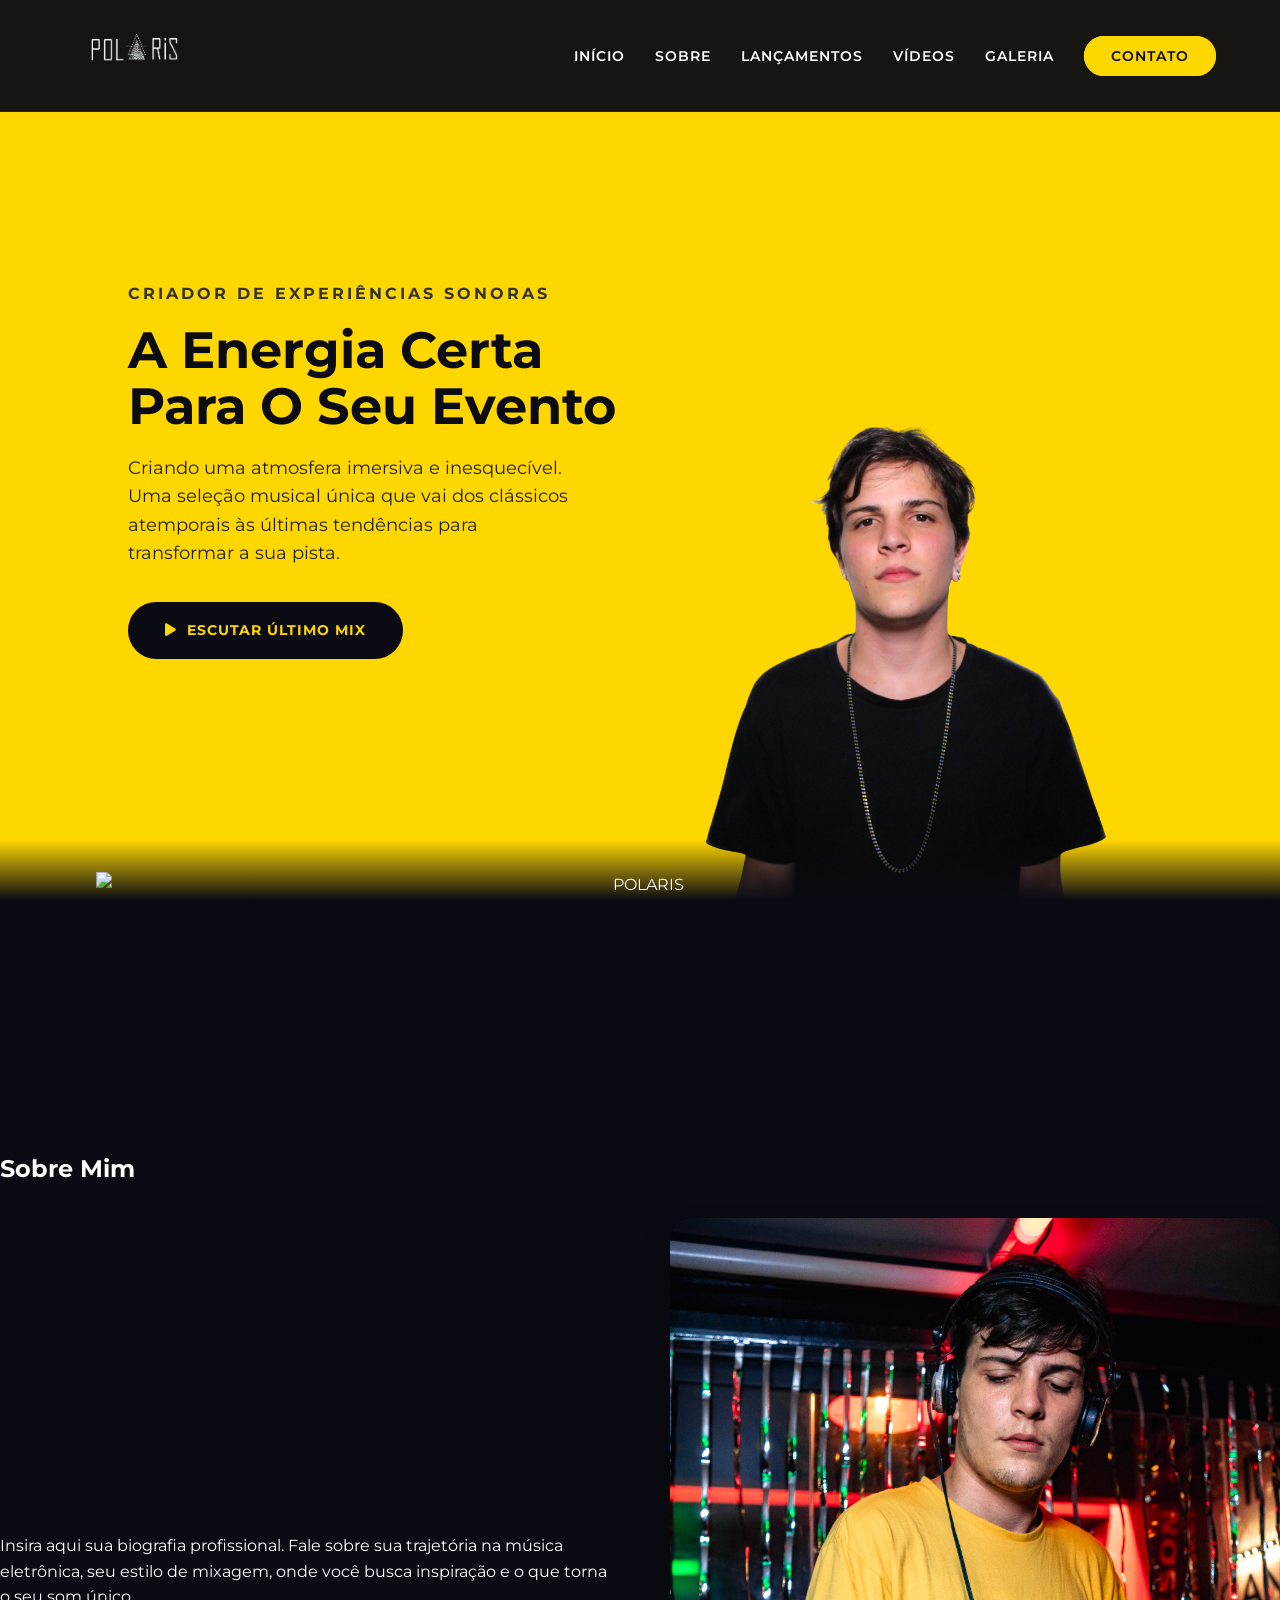
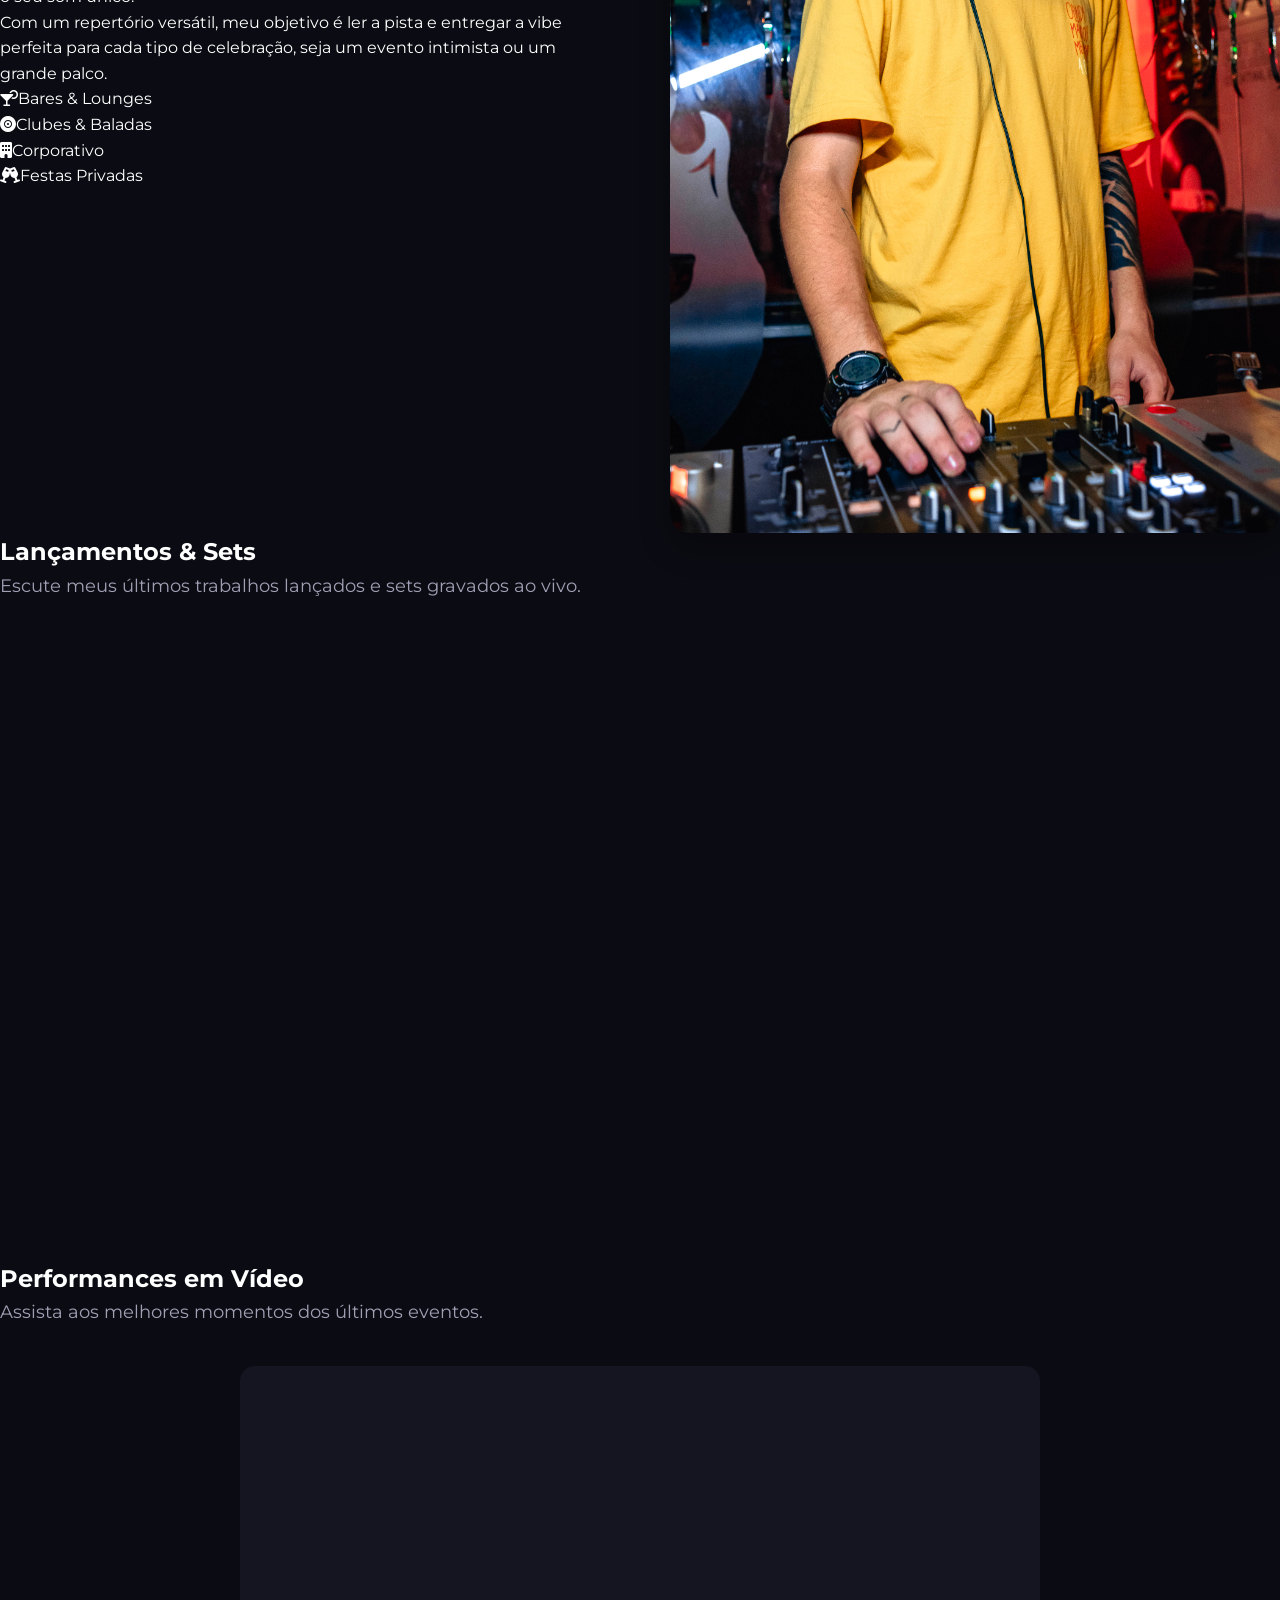
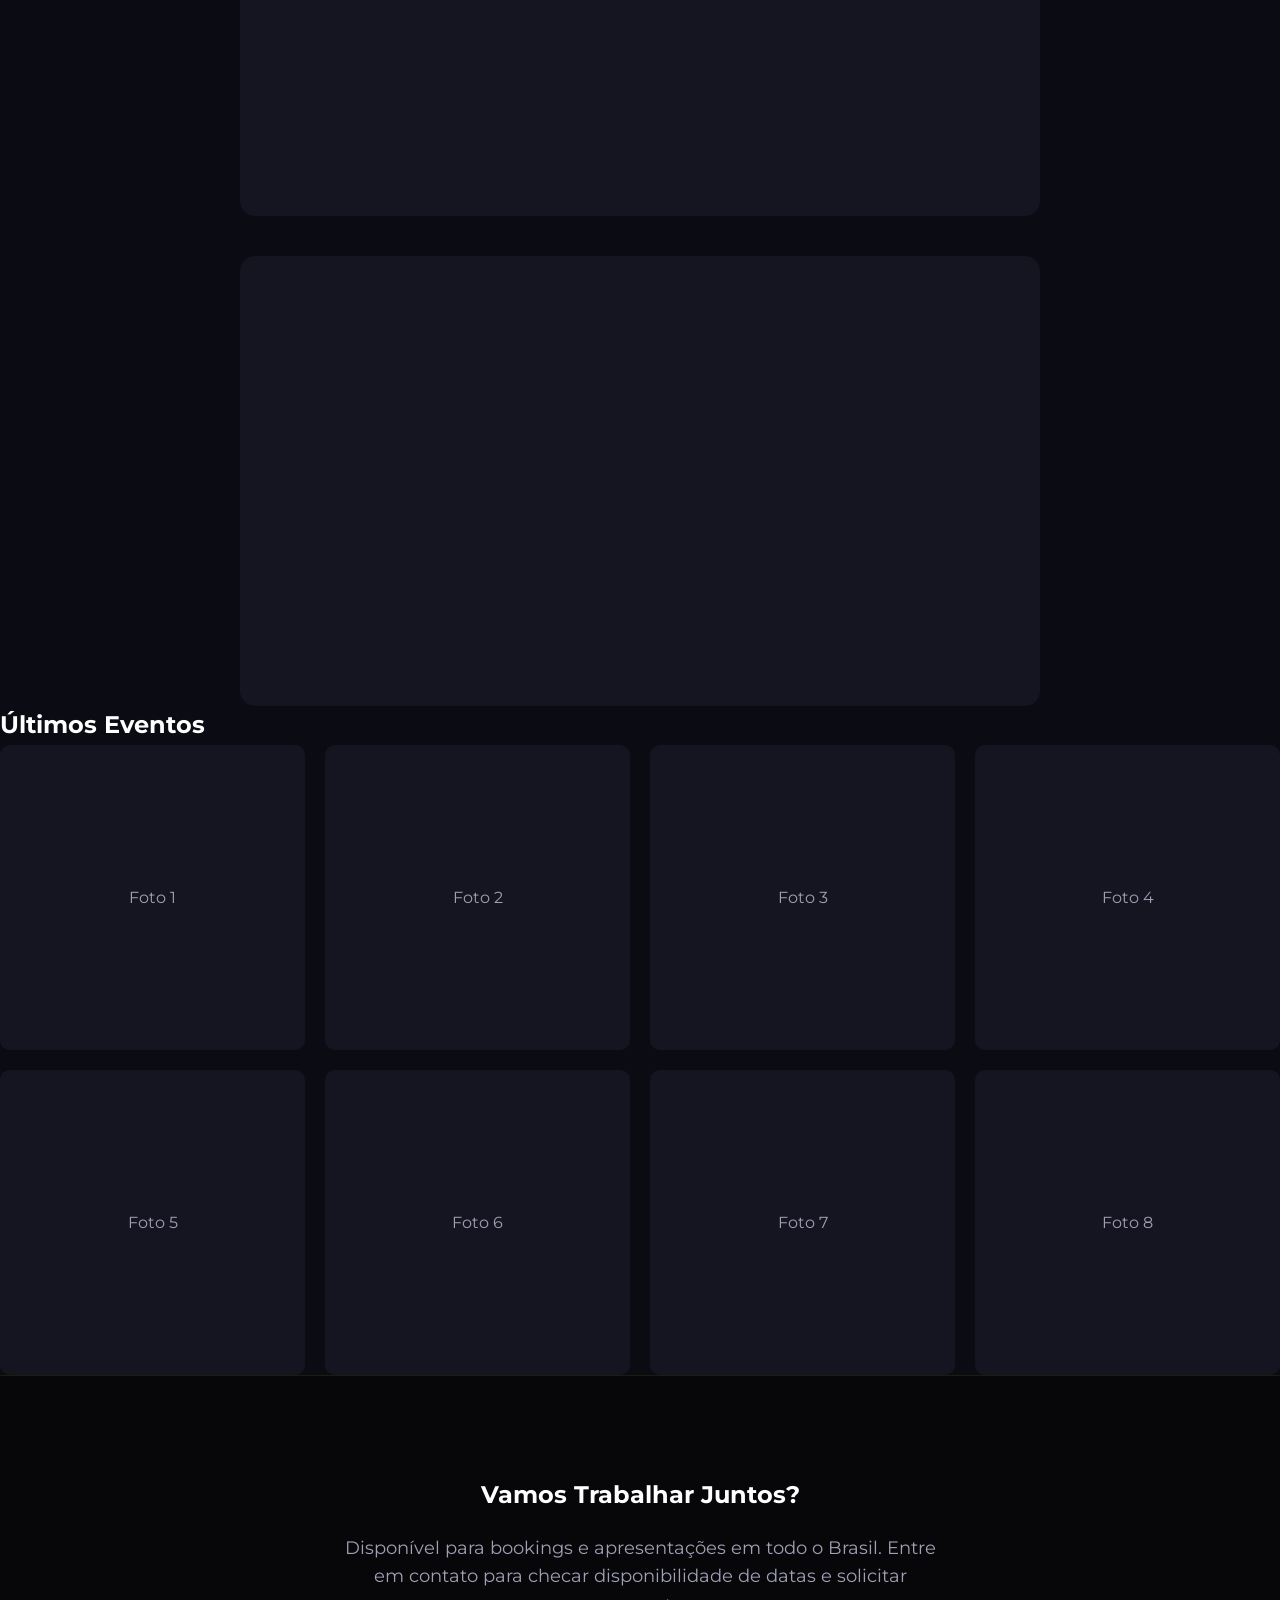
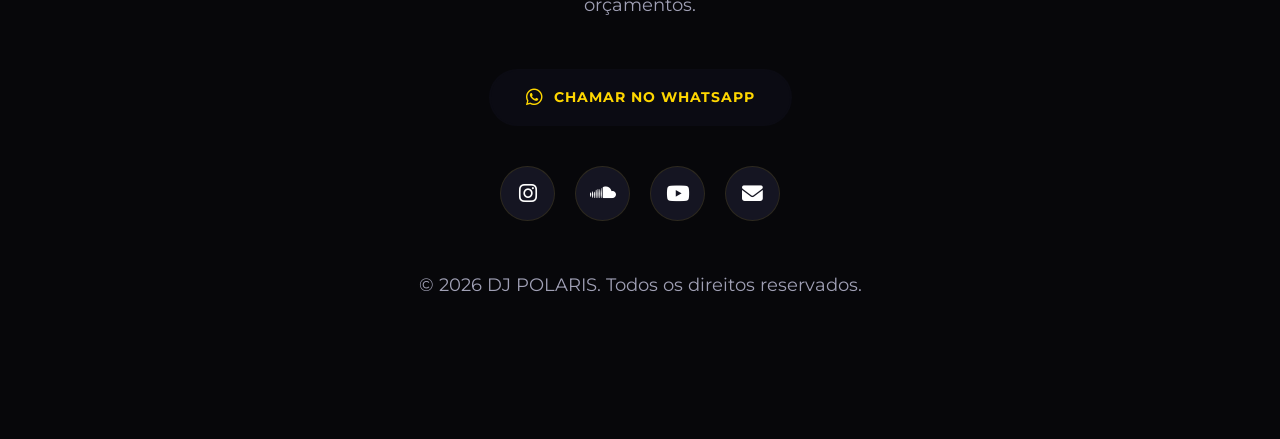
==== commit af3a07d7: "Update index.html" ====
--- a/index.html
+++ b/index.html
@@ -27,25 +27,27 @@
         </ul>
     </nav>
 
-  <section id="inicio" class="hero">
-    <div class="hero-content">
-        <div class="hero-text">
-            <h2>Criador de Experiências Sonoras</h2>
-            <h1>A Energia Certa Para O Seu Evento</h1>
-            <p>Criando uma atmosfera imersiva e inesquecível. Uma seleção musical única que vai dos clássicos atemporais às últimas tendências para transformar a sua pista.</p>
-            <a href="#lancamentos" class="btn"><i class="fas fa-play"></i> Escutar Último Mix</a>
+<section id="inicio" class="hero">
+        <div class="hero-content">
+            <div class="hero-text">
+                <h2>Criador de Experiências Sonoras</h2>
+                <h1>A Energia Certa Para O Seu Evento</h1>
+                <p>Criando uma atmosfera imersiva e inesquecível. Uma seleção musical única que vai dos clássicos atemporais às últimas tendências para transformar a sua pista.</p>
+                <a href="#lancamentos" class="btn"><i class="fas fa-play"></i> Escutar Último Mix</a>
+            </div>
+            
+            <div class="hero-image">
+                <img src="assets/Polaris-semfundo.png" alt="Polaris">
+            </div>
         </div>
         
-        <div class="hero-image">
-            <img src="assets/Polaris-semfundo.png" alt="Polaris">
+        <!-- Nova versão usando Imagem -->
+        <div class="hero-bottom-logo">
+            <img src="assets/logopolarismusic.png" alt="POLARIS">
         </div>
-    </div>
-    
-  <!-- Nova versão usando Imagem -->
-<div class="hero-bottom-logo">
-    <img src="assets/logopolarismusic.png" alt="POLARIS">
-</div>
+    </section> <!-- 🚨 AQUI ESTÁ A TAG QUE FALTAVA! ELA FECHA O HERO 🚨 -->
 
+    <!-- AGORA SIM COMEÇA A SEÇÃO SOBRE -->
     <section id="sobre">
         <h2 class="section-title">Sobre Mim</h2>
         <div class="about-grid">
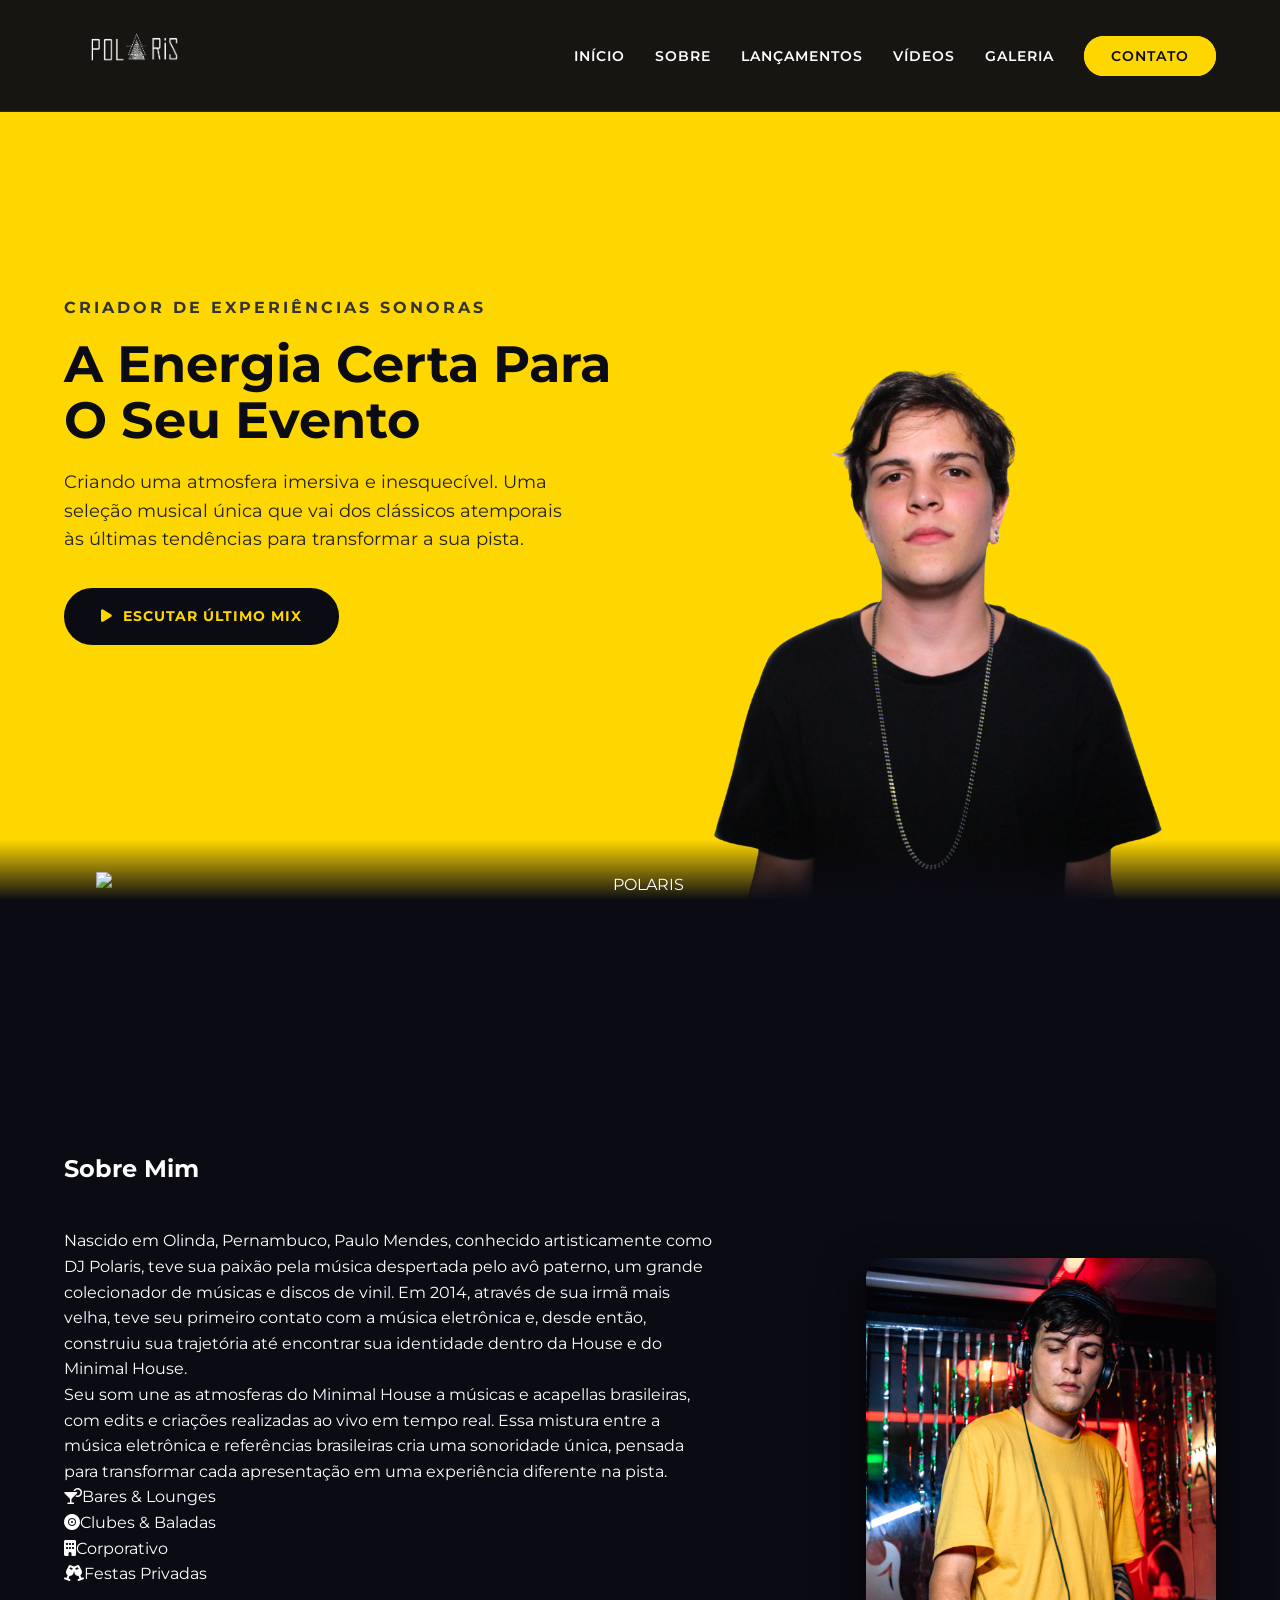
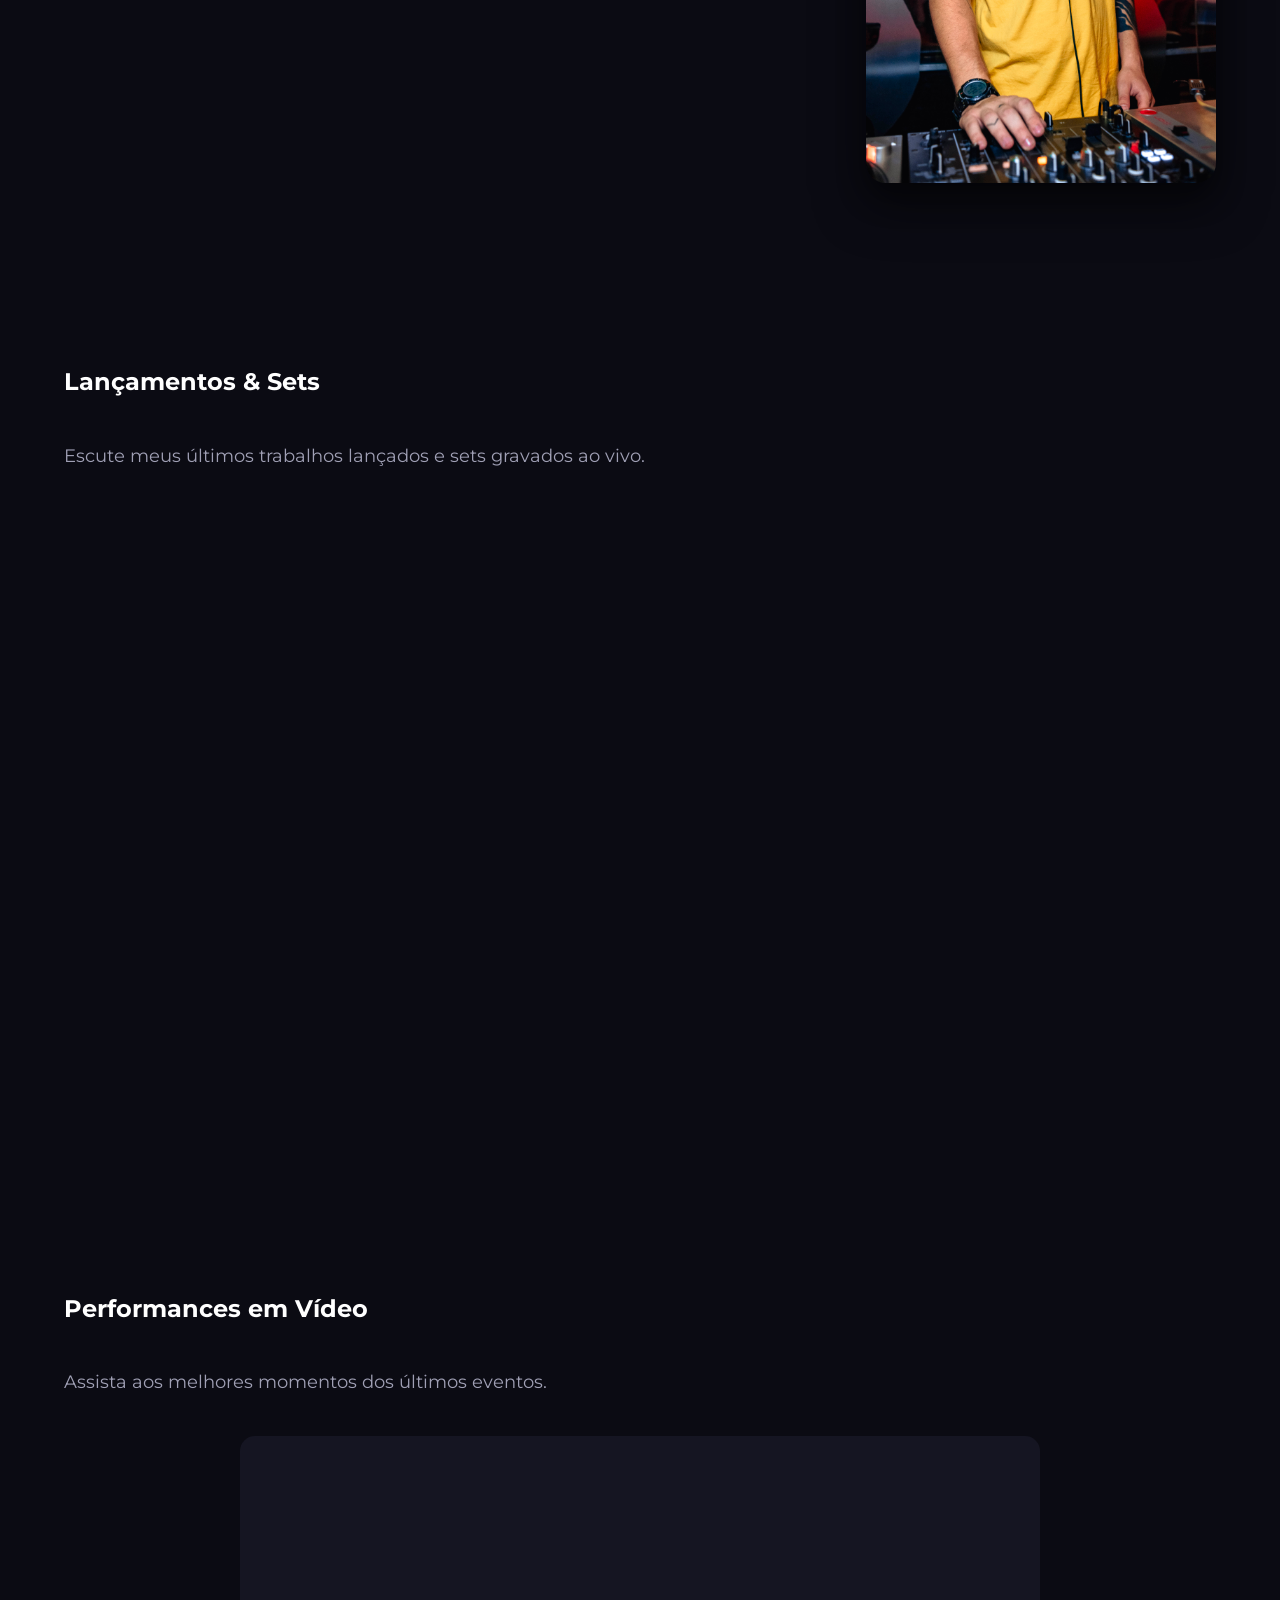
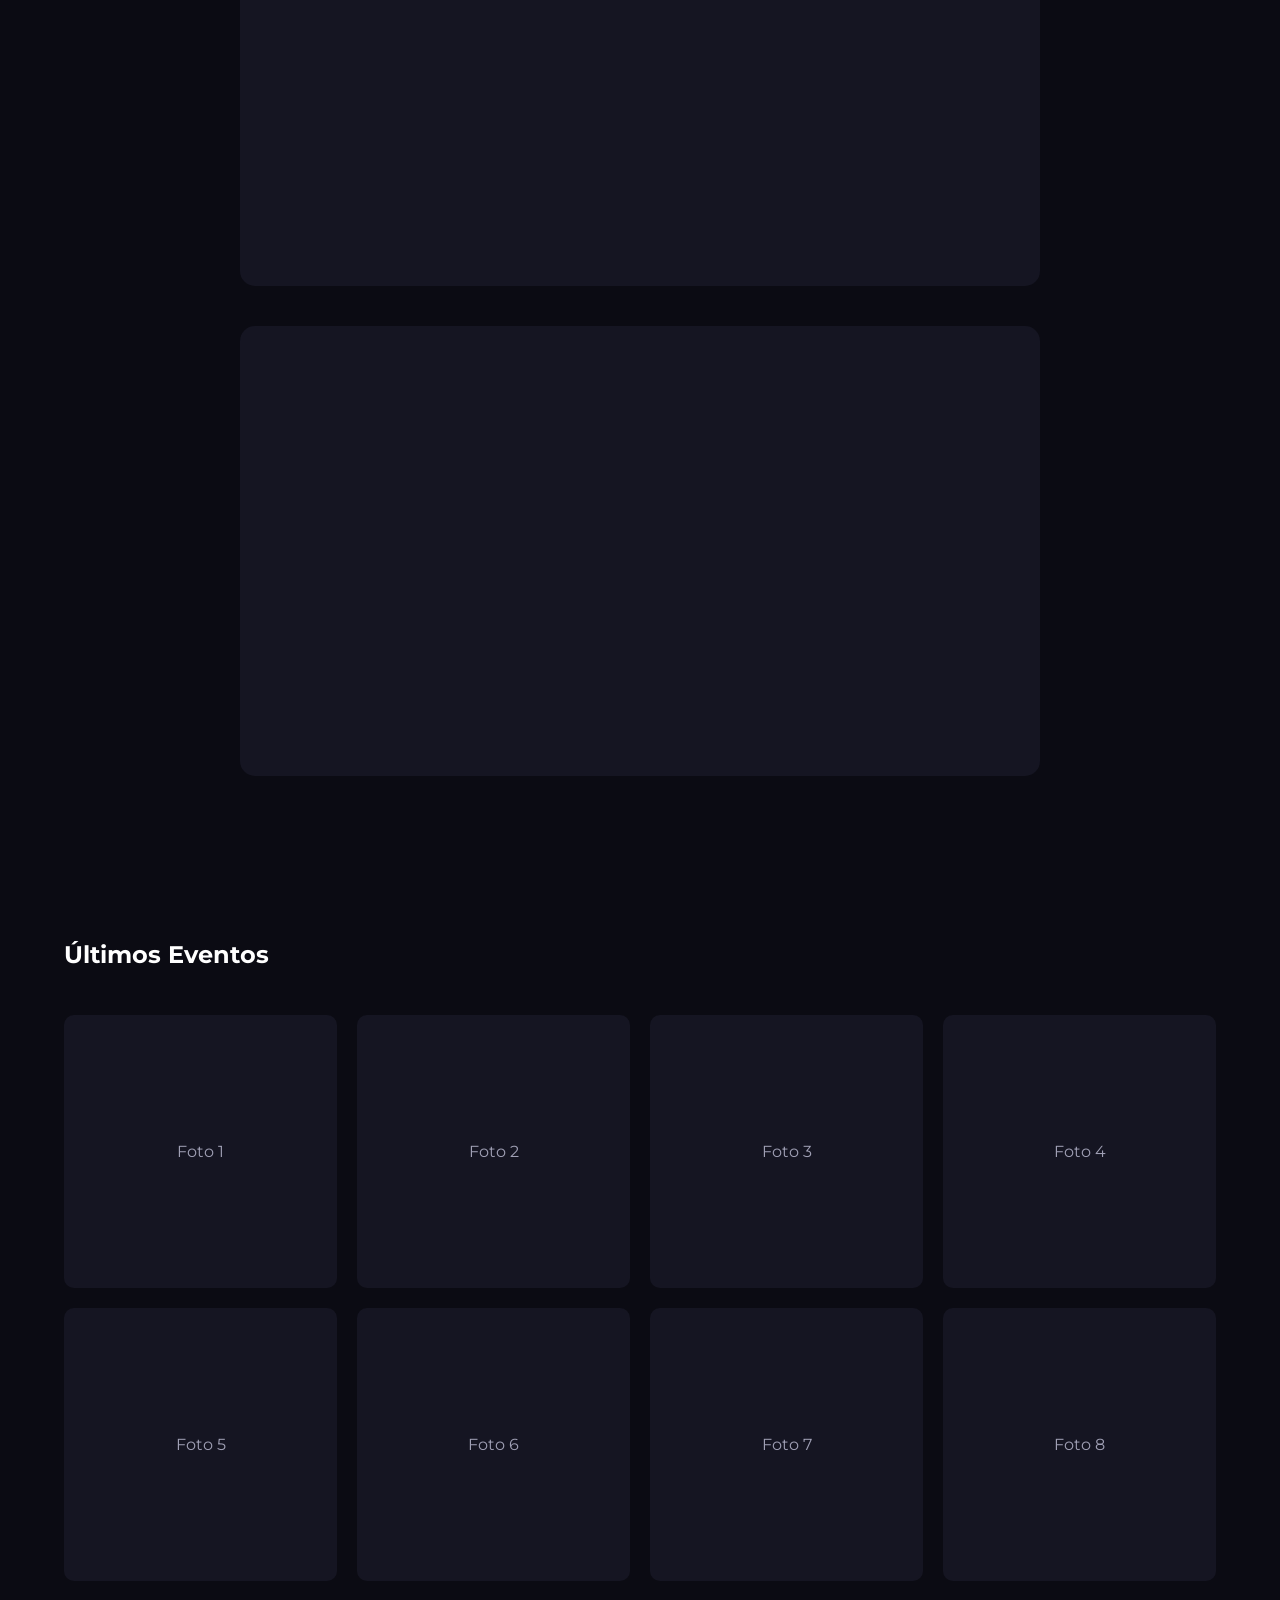
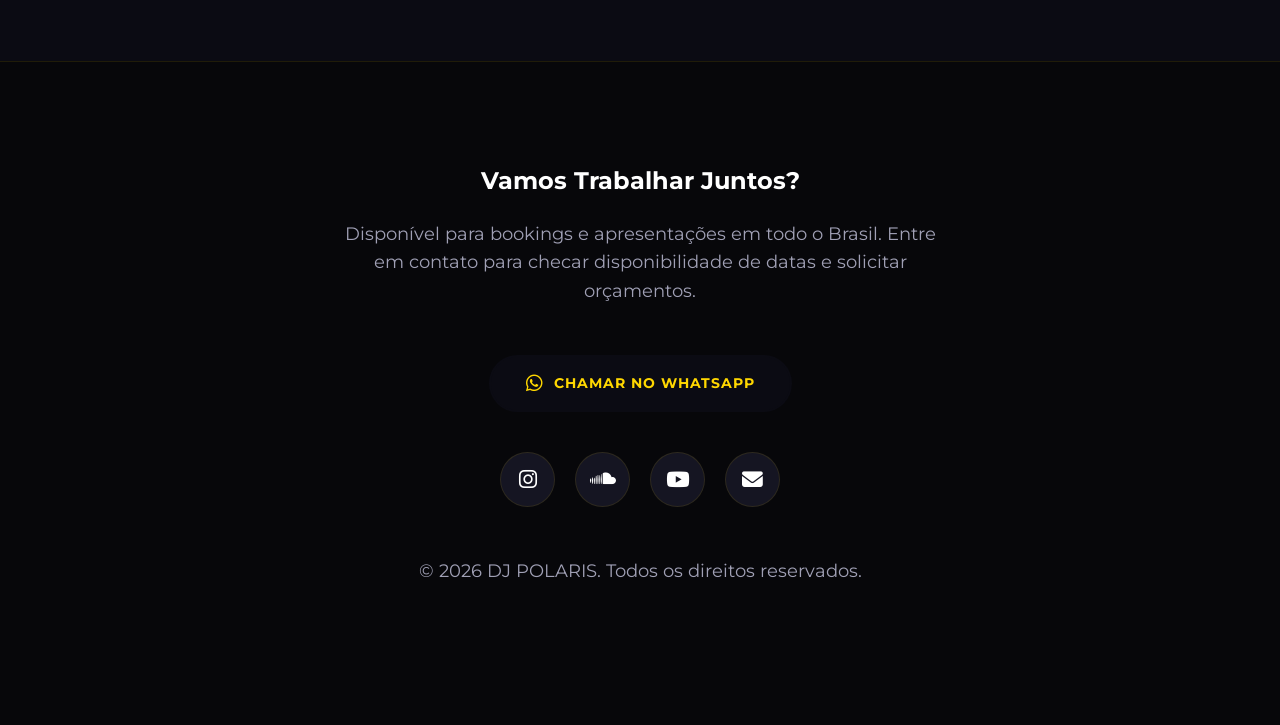
==== commit bcb88235: "Update index.html" ====
--- a/index.html
+++ b/index.html
@@ -52,9 +52,9 @@
         <h2 class="section-title">Sobre Mim</h2>
         <div class="about-grid">
             <div class="about-text">
-                <p>Insira aqui sua biografia profissional. Fale sobre sua trajetória na música eletrônica, seu estilo de mixagem, onde você busca inspiração e o que torna o seu som único.</p>
-                <p>Com um repertório versátil, meu objetivo é ler a pista e entregar a vibe perfeita para cada tipo de celebração, seja um evento intimista ou um grande palco.</p>
-                
+                <p>Nascido em Olinda, Pernambuco, Paulo Mendes, conhecido artisticamente como DJ Polaris, teve sua paixão pela música despertada pelo avô paterno, um grande colecionador de músicas e discos de vinil. Em 2014, através de sua irmã mais velha, teve seu primeiro contato com a música eletrônica e, desde então, construiu sua trajetória até encontrar sua identidade dentro da House e do Minimal House.</p>
+
+<p>Seu som une as atmosferas do Minimal House a músicas e acapellas brasileiras, com edits e criações realizadas ao vivo em tempo real. Essa mistura entre a música eletrônica e referências brasileiras cria uma sonoridade única, pensada para transformar cada apresentação em uma experiência diferente na pista.</p>
                 <div class="features">
                     <div class="feature-item"><i class="fas fa-cocktail"></i><span>Bares & Lounges</span></div>
                     <div class="feature-item"><i class="fas fa-record-vinyl"></i><span>Clubes & Baladas</span></div>
--- a/style.css
+++ b/style.css
@@ -243,9 +243,10 @@
         width: 95%; /* Fica maiorzinha no celular para leitura fácil */
     }
 }
-/* Ajuste Forçado da Seção Seguinte (Sobre Mim) */
+/* 1. Ajuste da Seção (Descola o texto da lateral esquerda) */
 section#sobre {
-    padding-top: 250px !important; 
+    /* Topo: 250px | Direita: 10% | Baixo: 100px | Esquerda: 10% */
+    padding: 250px 10% 100px 10% !important; 
     position: relative;
     z-index: 1; 
 }
@@ -253,35 +254,48 @@
 /* Container Principal da Seção Sobre */
 .about-grid {
     display: grid;
-    /* A MÁGICA ESTÁ AQUI: minmax(0, 1fr) impede que a foto exploda o tamanho da página */
-    grid-template-columns: minmax(0, 1fr) minmax(0, 1fr); 
-    gap: 60px;
-    align-items: center; /* Centraliza a foto com o texto para ficar elegante */
+    /* A MÁGICA: A coluna da esquerda fica com o espaço livre (1fr) e a da direita tem exatamente 350px */
+    grid-template-columns: 1fr 350px; 
+    gap: 60px; 
+    align-items: flex-start; 
+}
+
+/* Container do Texto */
+.about-text {
+    width: 100%;
+    max-width: 650px; 
+}
+
+.about-text p:first-child {
+    margin-top: 0;
 }
 
 /* Container da Foto */
 .about-img {
-    width: 100%;
-    max-width: 100%;
+    width: 100%; /* Preenche exatamente os 350px da coluna do grid */
     border-radius: 20px;
-    overflow: hidden; /* Corta qualquer coisa que vazar */
     display: flex;
-    box-shadow: 0 15px 30px rgba(0,0,0,0.3); /* Uma sombra leve para dar destaque */
+    box-shadow: 0 15px 30px rgba(0,0,0,0.3); 
 }
 
 /* A Foto em si */
 .about-img img {
     width: 100%;
     height: auto;
-    object-fit: cover;
     display: block;
-}
-
-/* Responsividade: No celular, o texto fica em cima e a foto embaixo */
+    border-radius: 20px;
+}
+
+/* Responsividade para Ecrãs Menores (Telemóveis) */
 @media (max-width: 992px) {
     .about-grid {
-        grid-template-columns: 1fr; /* Muda para 1 coluna só */
+        grid-template-columns: 1fr; /* Colapsa para 1 coluna */
         gap: 40px;
+    }
+    
+    .about-img {
+        max-width: 350px;
+        margin: 0 auto; 
     }
 }
 /* Seção Áudio - Organizados em 1 coluna (empilhados) */
@@ -407,25 +421,96 @@
     font-size: 0.85rem; 
     margin-top: 50px; 
 }
-
+/* =======================================================
+   1. REGRA UNIVERSAL DE ALINHAMENTO (MONITORES GRANDES)
+   ======================================================= */
+.hero-content, 
+.about-grid, 
+.gallery-grid {
+    width: 100%;
+    max-width: 1200px; /* O "teto" de crescimento. Pode subir para 1400px se preferir mais largo no PC */
+    margin: 0 auto; /* A mágica que centraliza os blocos na tela */
+}
+
+/* =======================================================
+   2. PROTEÇÃO DAS BORDAS LATERAIS EM TODAS AS SEÇÕES
+   ======================================================= */
+/* Isso garante que Galeria, Vídeos e Áudios nunca colem nos cantos */
+section {
+    padding: 80px 5%; 
+}
+
+/* Mantemos as exceções que já tínhamos ajustado antes: */
+section#inicio.hero {
+    padding: 100px 5% 0 5% !important;
+}
+section#sobre {
+    padding: 250px 5% 100px 5% !important;
+}
+
+/* =======================================================
+   3. ALINHAMENTO DOS TÍTULOS DAS SEÇÕES
+   ======================================================= */
+.section-title {
+    width: 100%;
+    max-width: 1200px; /* Acompanha o mesmo limite do grid */
+    margin: 0 auto 40px auto; /* Centraliza o bloco do título */
+    /* Se quiser que o texto "Últimos Eventos" fique no meio da tela, descomente a linha abaixo: */
+    /* text-align: center; */
+}
+/* =======================================================
+   4. ALINHAMENTO DOS SUBTÍTULOS (Textos descritivos)
+   ======================================================= */
+/* O sinal ">" garante que isso afete apenas os textos soltos das seções de Vídeo, Áudio e Galeria */
+section > p {
+    width: 100%;
+    max-width: 1200px; /* O mesmo limite dos vídeos e títulos */
+    margin: 0 auto 40px auto; /* Centraliza o bloco de texto acompanhando o resto */
+    font-size: 1.1rem;
+    color: var(--text-muted); /* Deixa a cor um pouco mais suave para dar contraste com o título */
+}
 /* ===== RESPONSIVIDADE (Tablets e Celulares) ===== */
 @media (max-width: 992px) {
-    .hero-content, .about-grid { 
+    /* 1. Dá uma margem bem maior no topo para o Hero respirar no celular */
+    section#inicio.hero {
+        padding-top: 160px !important; 
+    }
+
+    /* 2. O 'justify-content: center' cancela o afastamento e junta o texto e a foto no meio! */
+    .hero-content { 
         flex-direction: column; 
         text-align: center; 
+        justify-content: center; 
+        align-items: center;
+        gap: 30px; 
+    }
+    
+    .about-grid { 
+        grid-template-columns: 1fr; 
+        gap: 40px;
     }
     
     .hero-text { 
         max-width: 100%; 
-        margin-bottom: 50px; 
+        margin-bottom: 0; 
+        align-items: center; 
     }
     
     .hero-text h1 {
         font-size: 2.5rem;
     }
     
+    /* Centraliza perfeitamente o parágrafo no celular */
+    .hero-text p {
+        margin-left: auto;
+        margin-right: auto;
+    }
+    
+    /* Evita que a foto do DJ fique colossal num tablet */
     .hero-image { 
         width: 100%; 
+        max-width: 450px;
+        margin: 0 auto;
     }
     
     .section-title { 
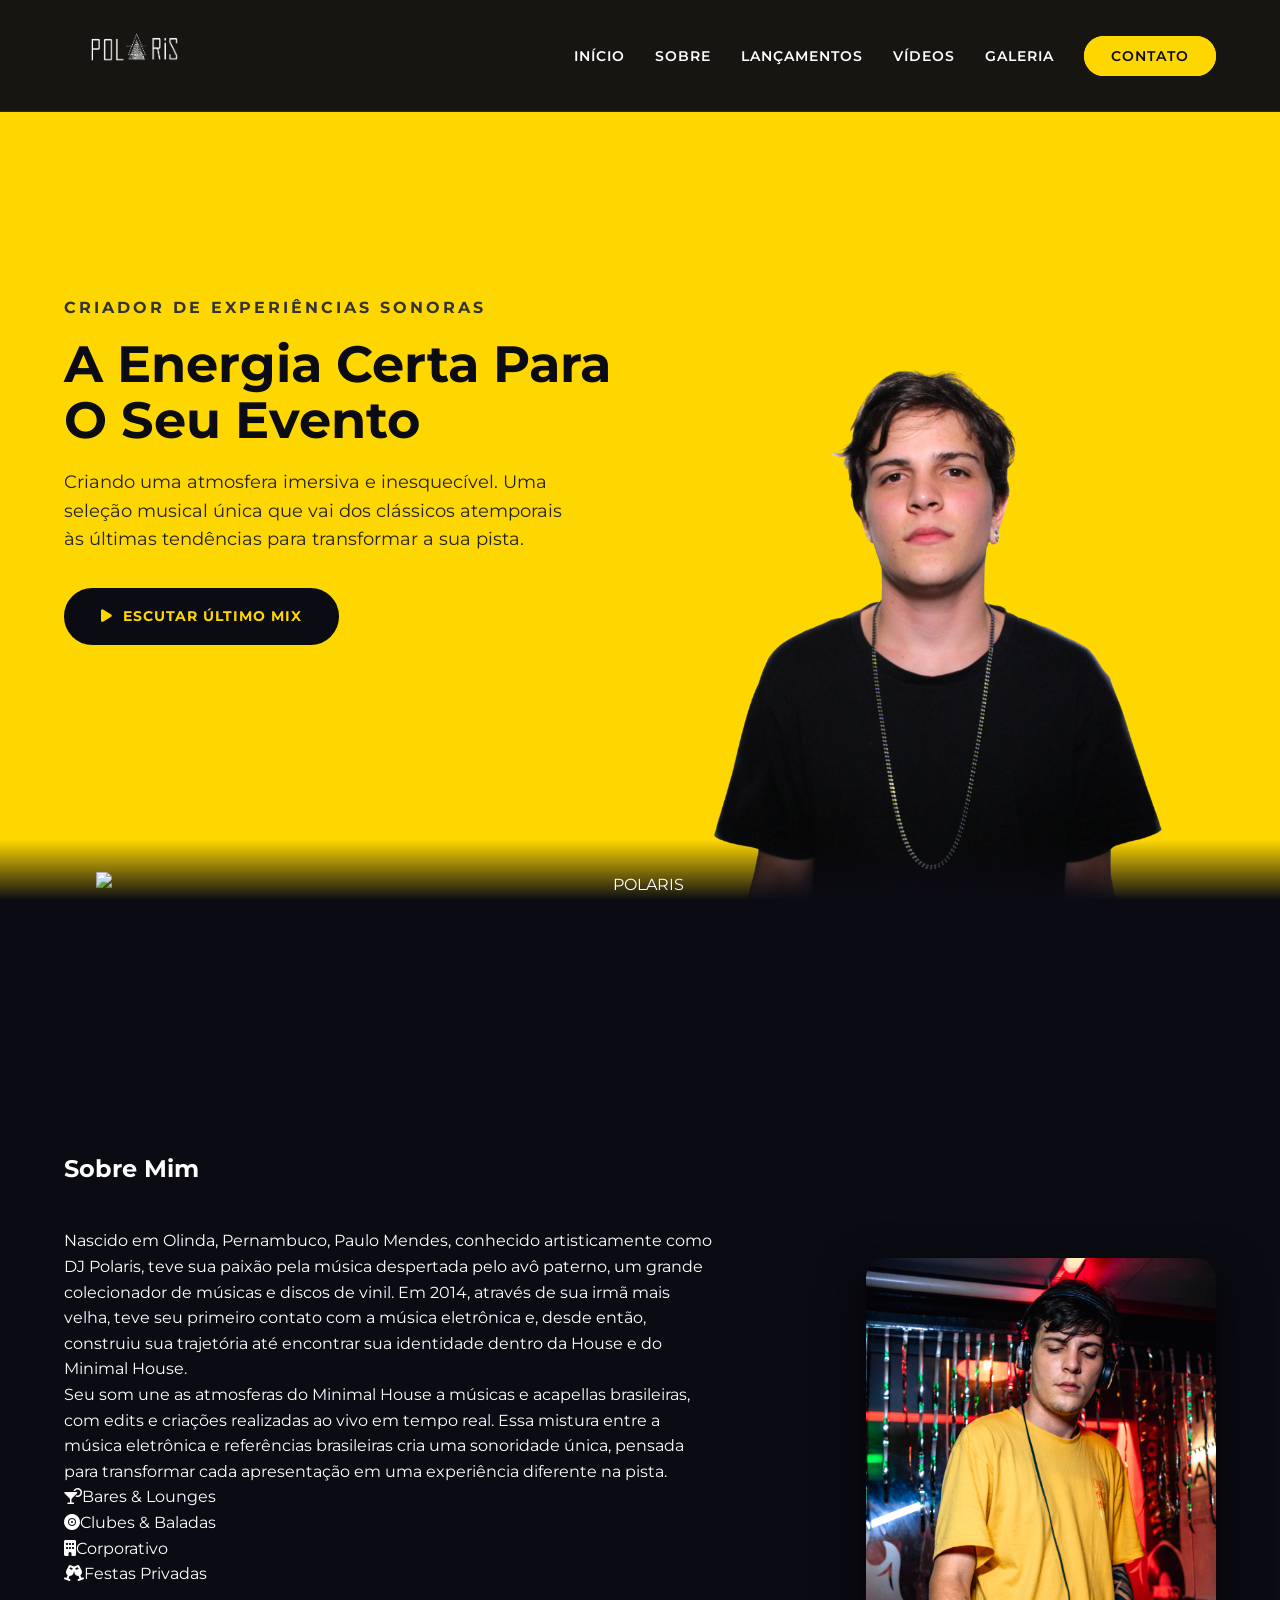
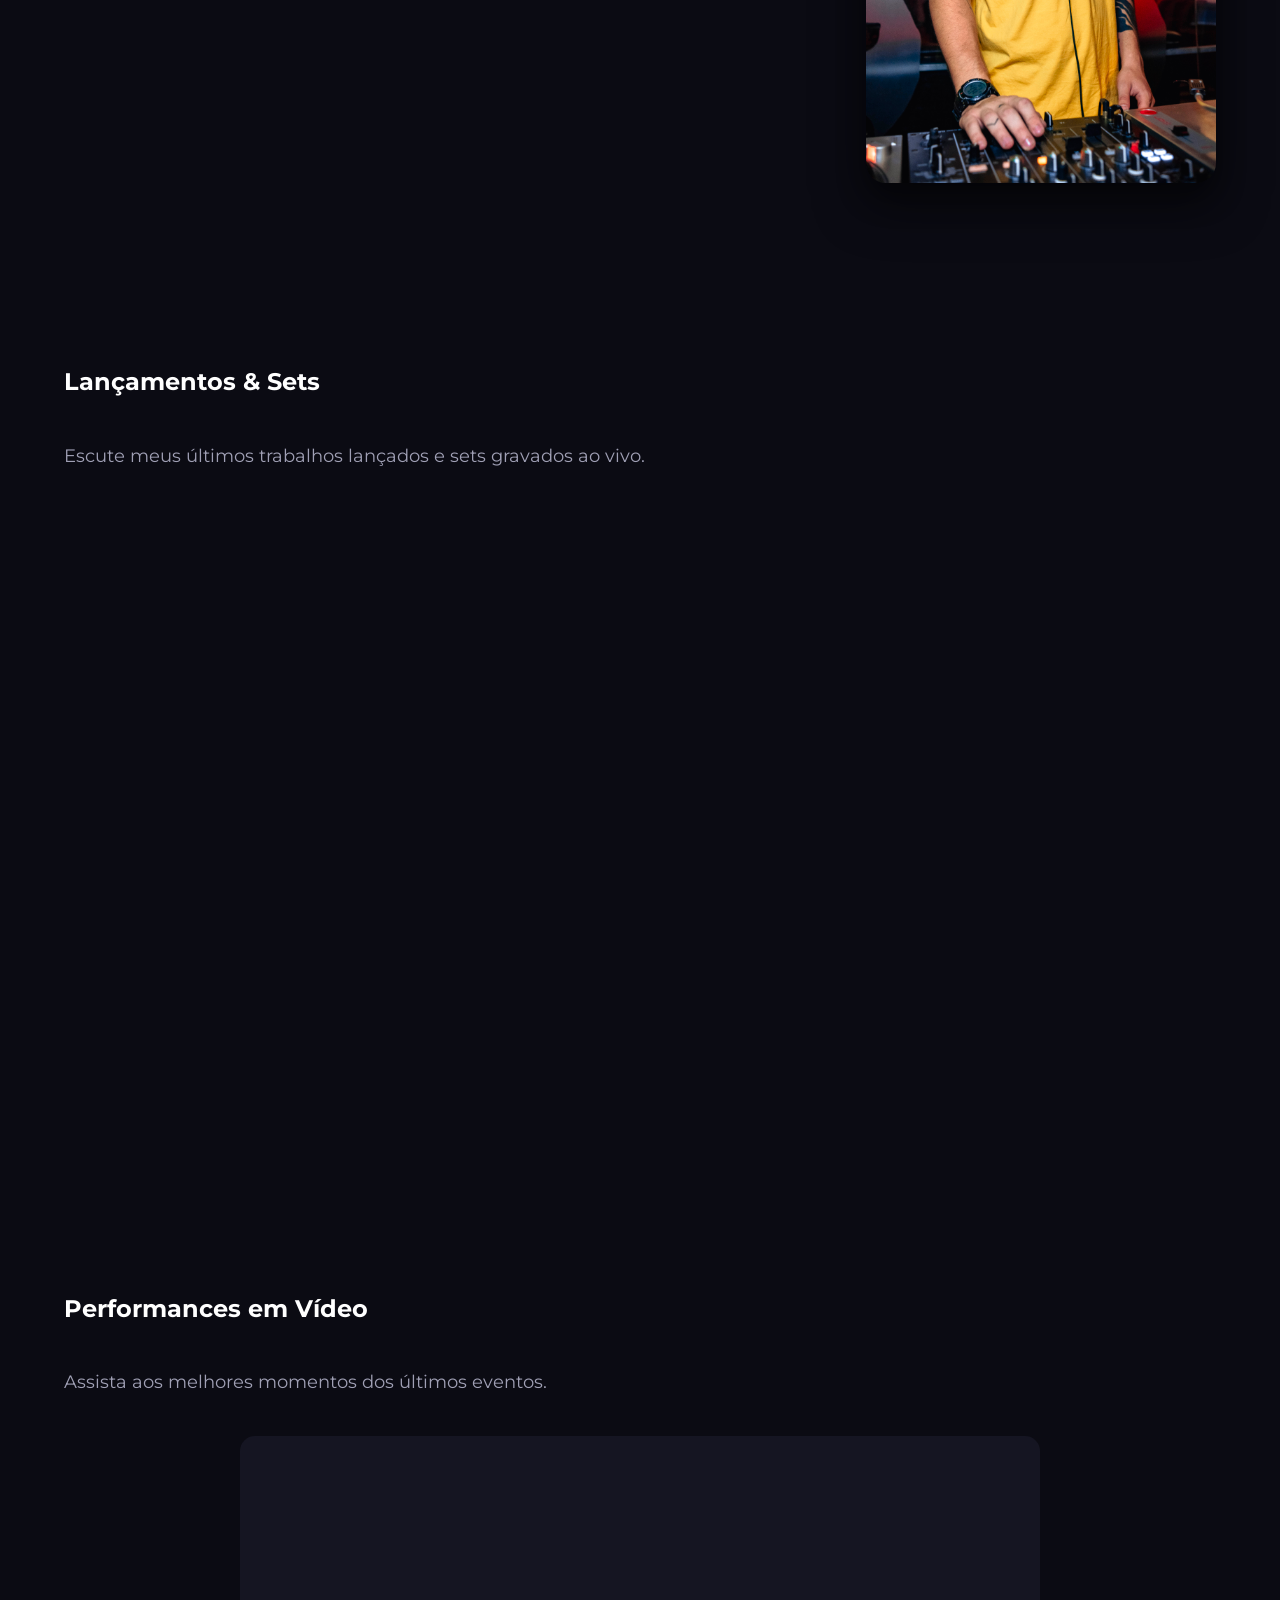
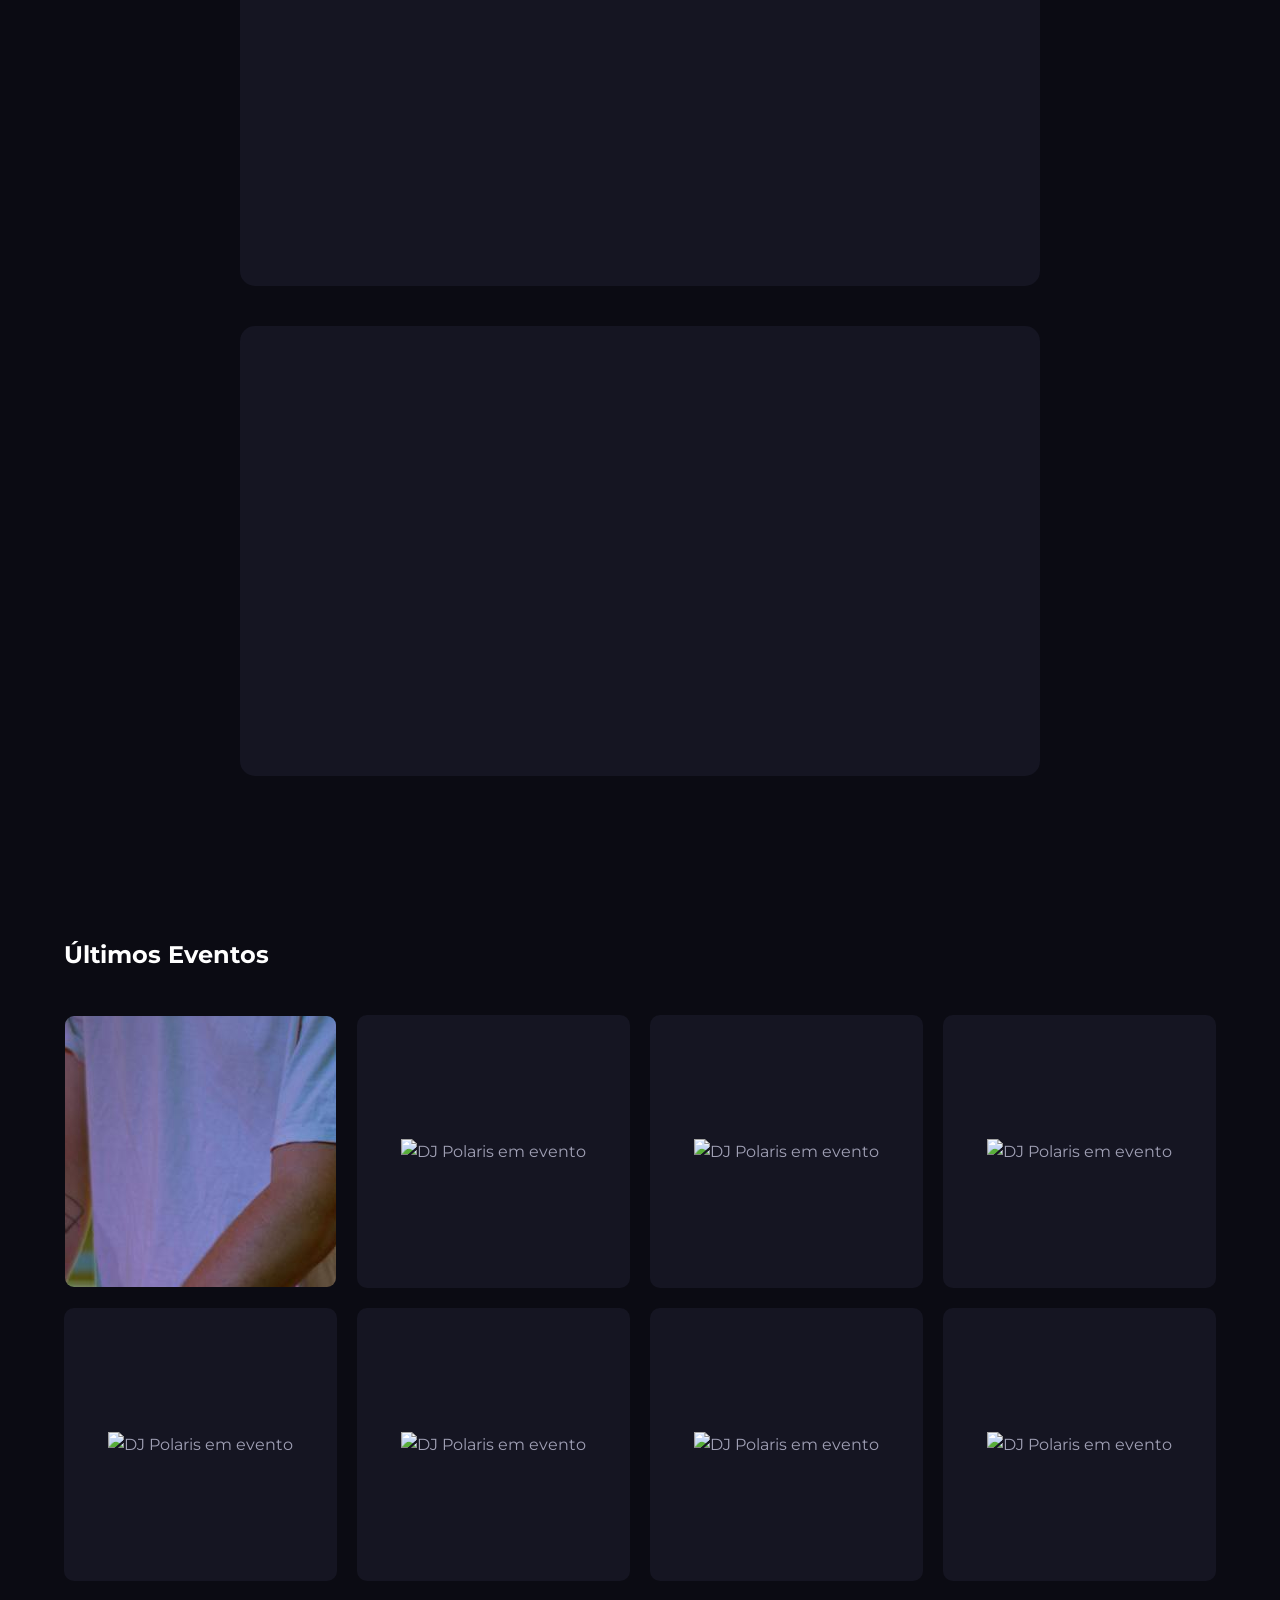
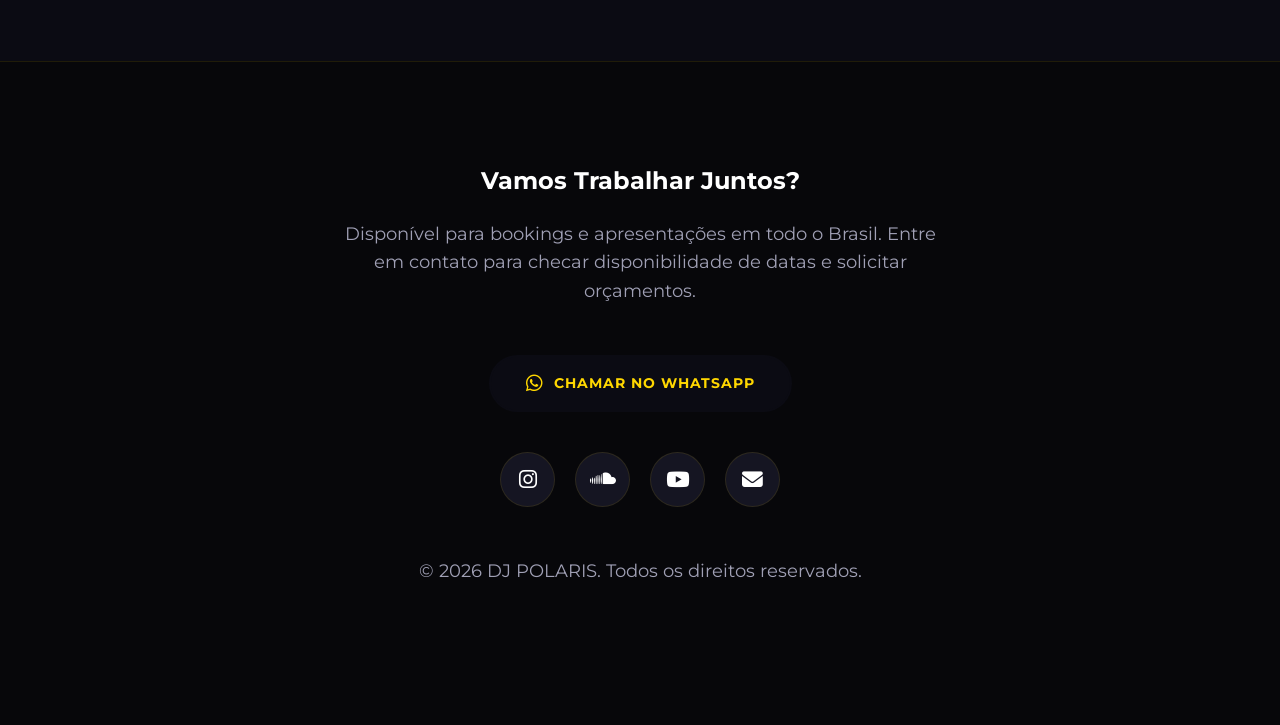
==== commit a2c2a228: "Update index.html" ====
--- a/index.html
+++ b/index.html
@@ -102,19 +102,36 @@
         </div>
     </section>
 
-    <section id="galeria">
-        <h2 class="section-title">Últimos Eventos</h2>
-        <div class="gallery-grid">
-            <div class="gallery-item">Foto 1</div>
-            <div class="gallery-item">Foto 2</div>
-            <div class="gallery-item">Foto 3</div>
-            <div class="gallery-item">Foto 4</div>
-            <div class="gallery-item">Foto 5</div>
-            <div class="gallery-item">Foto 6</div>
-            <div class="gallery-item">Foto 7</div>
-            <div class="gallery-item">Foto 8</div>
+<section id="galeria">
+    <h2 class="section-title">Últimos Eventos</h2>
+
+    <div class="gallery-grid">
+        <div class="gallery-item">
+            <img src="assets/polaris-eventos1.png" alt="DJ Polaris em evento">
         </div>
-    </section>
+        <div class="gallery-item">
+            <img src="assets/polaris-eventos2.png" alt="DJ Polaris em evento">
+        </div>
+        <div class="gallery-item">
+            <img src="assets/polaris-eventos3.png" alt="DJ Polaris em evento">
+        </div>
+        <div class="gallery-item">
+            <img src="assets/polaris-eventos4.png" alt="DJ Polaris em evento">
+        </div>
+        <div class="gallery-item">
+            <img src="assets/polaris-eventos5.png" alt="DJ Polaris em evento">
+        </div>
+        <div class="gallery-item">
+            <img src="assets/polaris-eventos6.png" alt="DJ Polaris em evento">
+        </div>
+        <div class="gallery-item">
+            <img src="assets/polaris-eventos7.png" alt="DJ Polaris em evento">
+        </div>
+        <div class="gallery-item">
+            <img src="assets/polaris-eventos8.png" alt="DJ Polaris em evento">
+        </div>
+    </div>
+</section>
 
     <footer id="contato">
         <div class="footer-content">
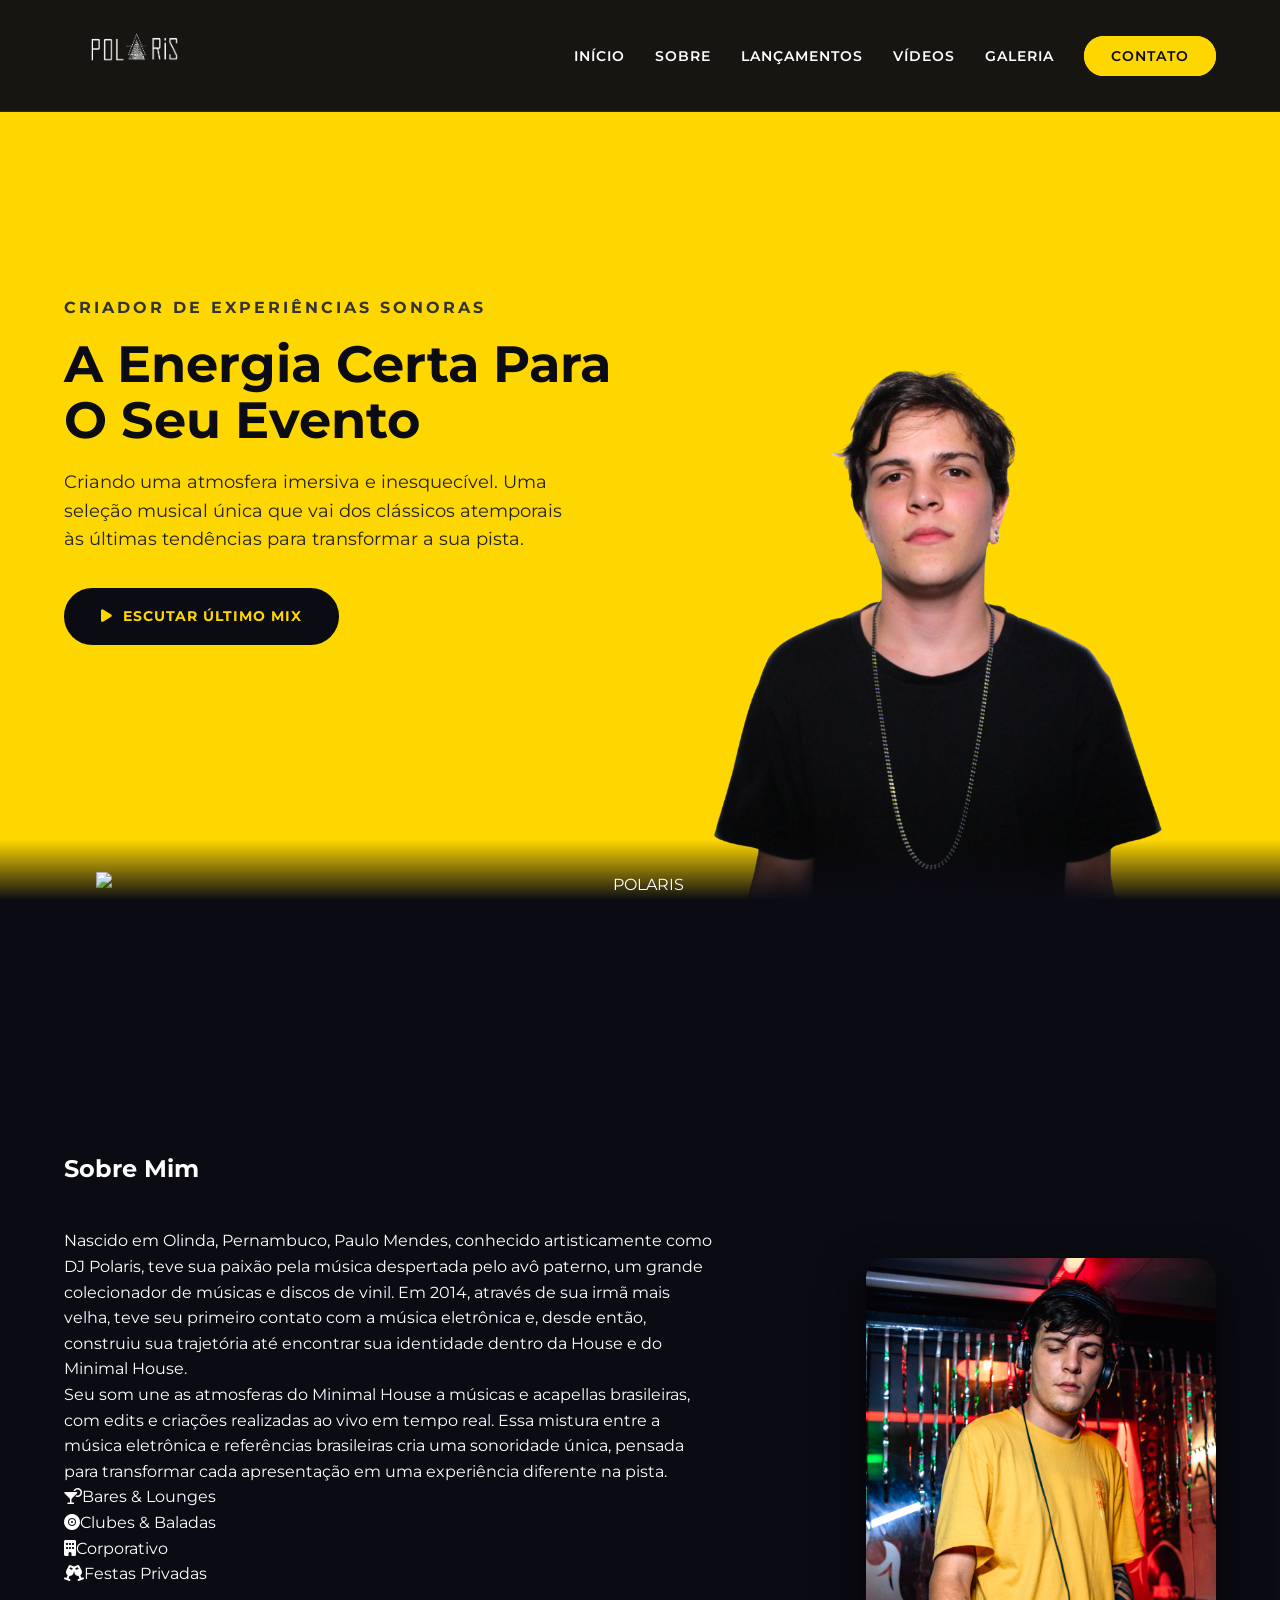
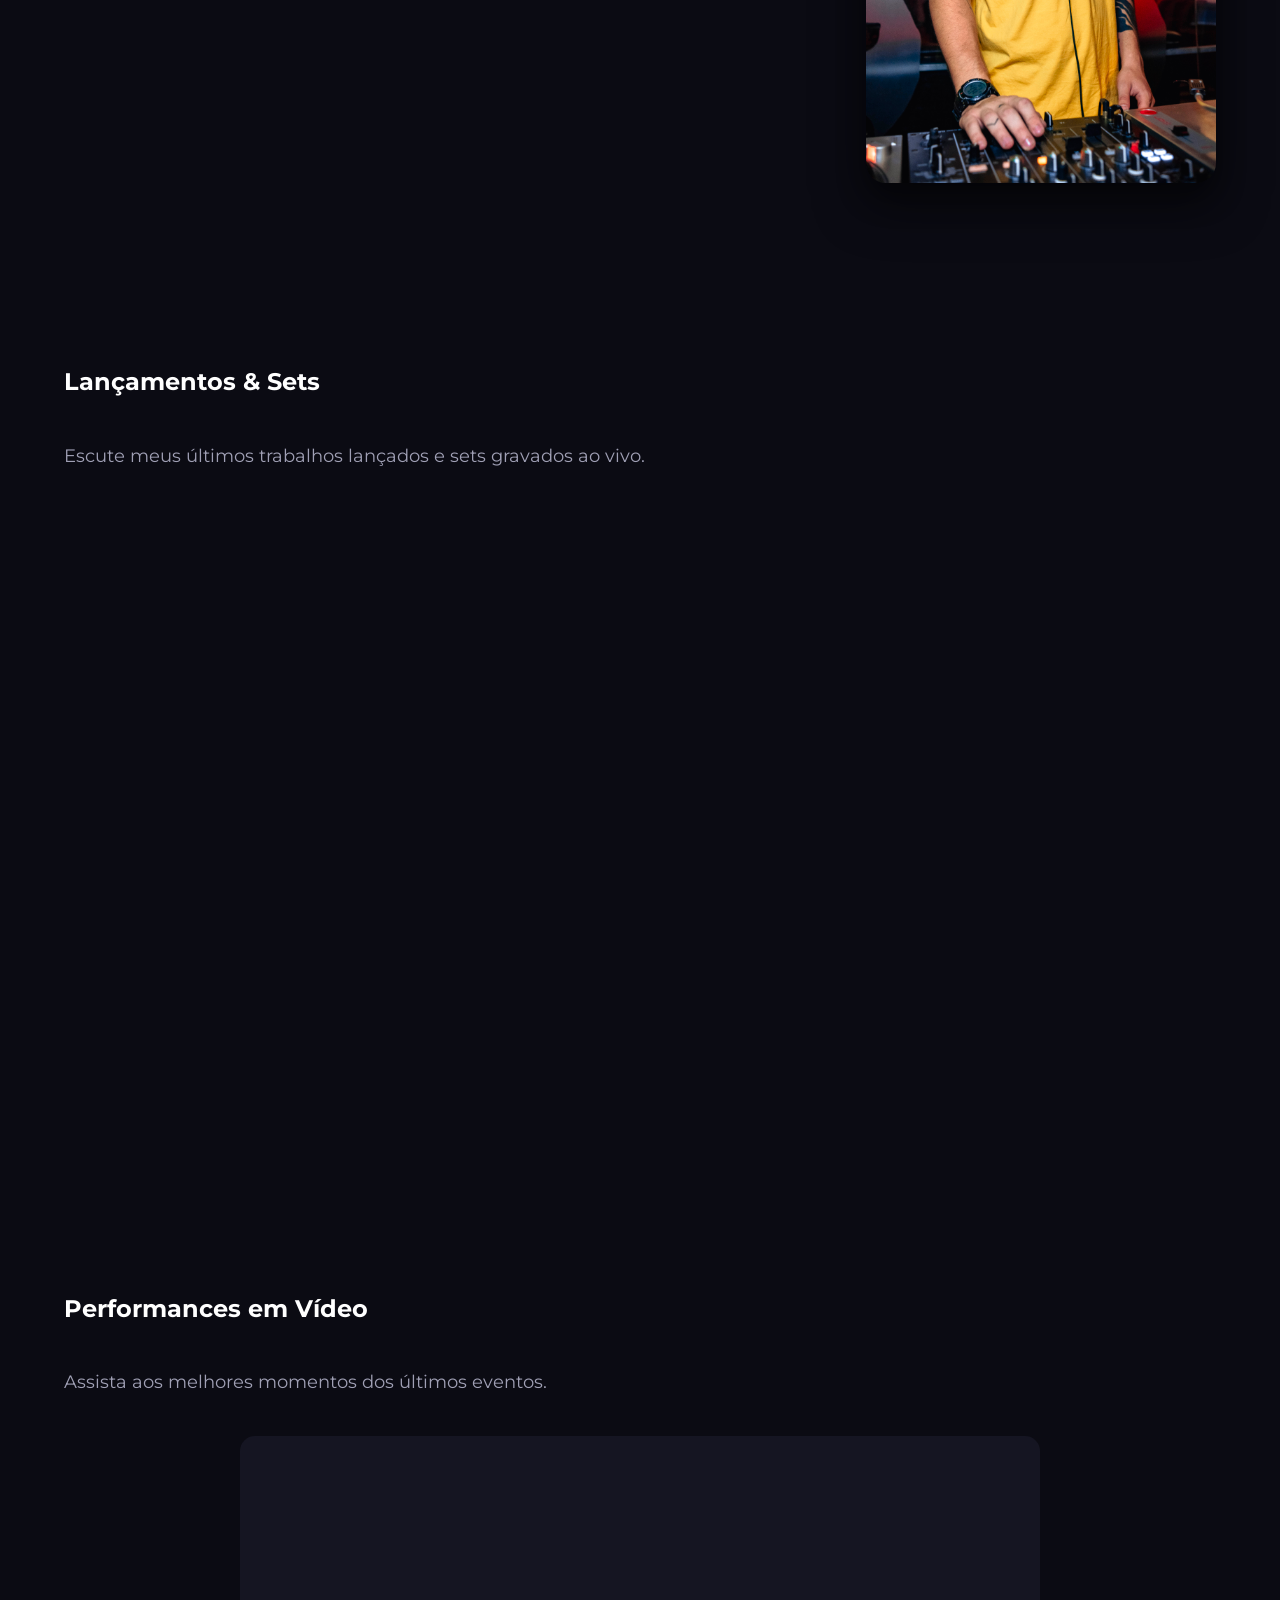
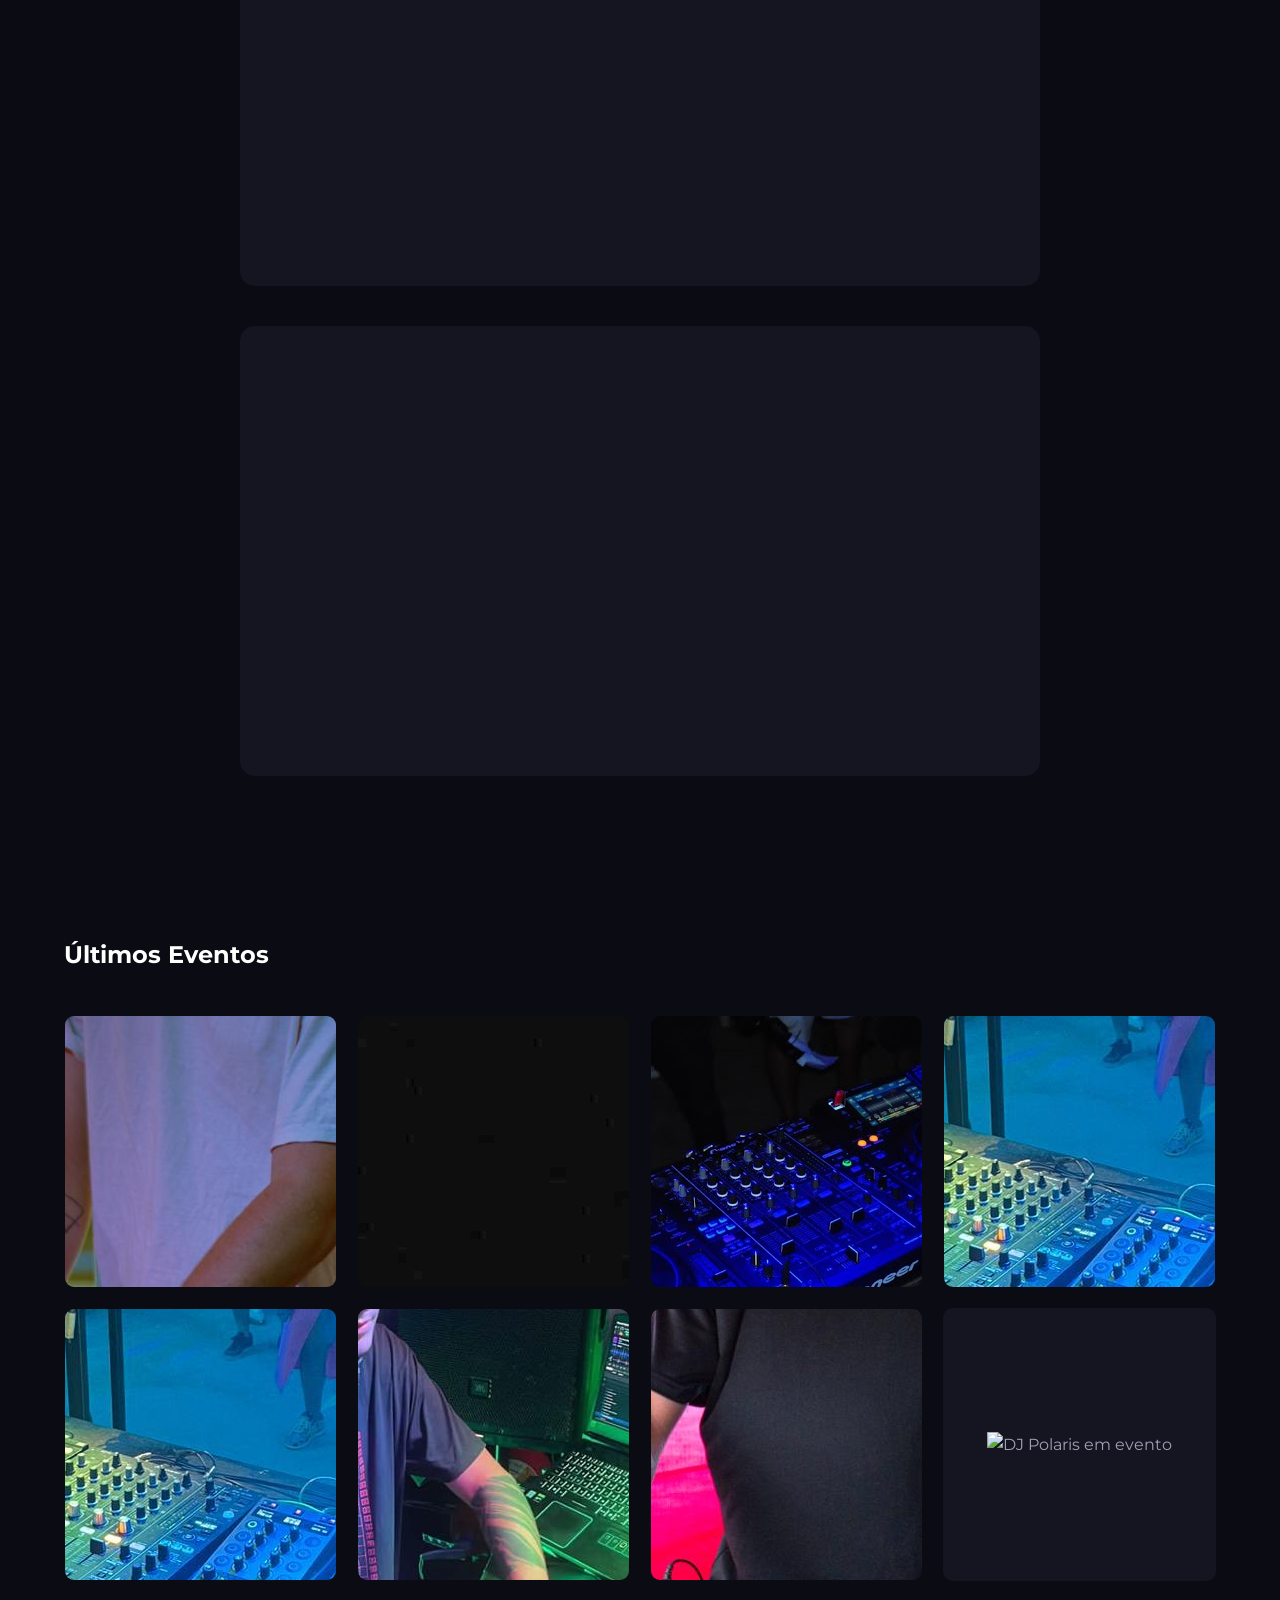
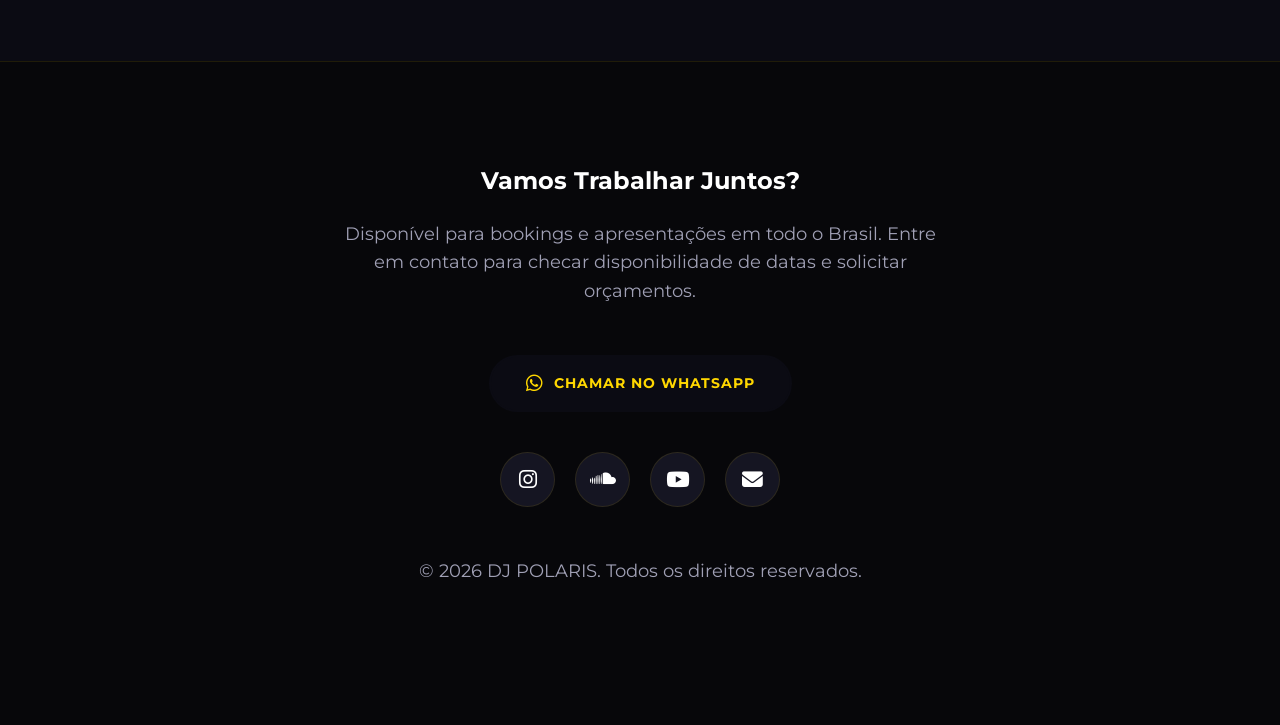
==== commit d3b83a3a: "Update index.html" ====
--- a/index.html
+++ b/index.html
@@ -110,22 +110,22 @@
             <img src="assets/polaris-eventos1.png" alt="DJ Polaris em evento">
         </div>
         <div class="gallery-item">
-            <img src="assets/polaris-eventos2.png" alt="DJ Polaris em evento">
+            <img src="assets/polaris-eventos2.jpeg" alt="DJ Polaris em evento">
         </div>
         <div class="gallery-item">
-            <img src="assets/polaris-eventos3.png" alt="DJ Polaris em evento">
+            <img src="assets/polaris-eventos3.jpg" alt="DJ Polaris em evento">
         </div>
         <div class="gallery-item">
-            <img src="assets/polaris-eventos4.png" alt="DJ Polaris em evento">
+            <img src="assets/polaris-eventos4.jpeg" alt="DJ Polaris em evento">
         </div>
         <div class="gallery-item">
-            <img src="assets/polaris-eventos5.png" alt="DJ Polaris em evento">
+            <img src="assets/polaris-eventos5.jpeg" alt="DJ Polaris em evento">
         </div>
         <div class="gallery-item">
-            <img src="assets/polaris-eventos6.png" alt="DJ Polaris em evento">
+            <img src="assets/polaris-eventos6.jpeg" alt="DJ Polaris em evento">
         </div>
         <div class="gallery-item">
-            <img src="assets/polaris-eventos7.png" alt="DJ Polaris em evento">
+            <img src="assets/polaris-eventos7.jpeg" alt="DJ Polaris em evento">
         </div>
         <div class="gallery-item">
             <img src="assets/polaris-eventos8.png" alt="DJ Polaris em evento">
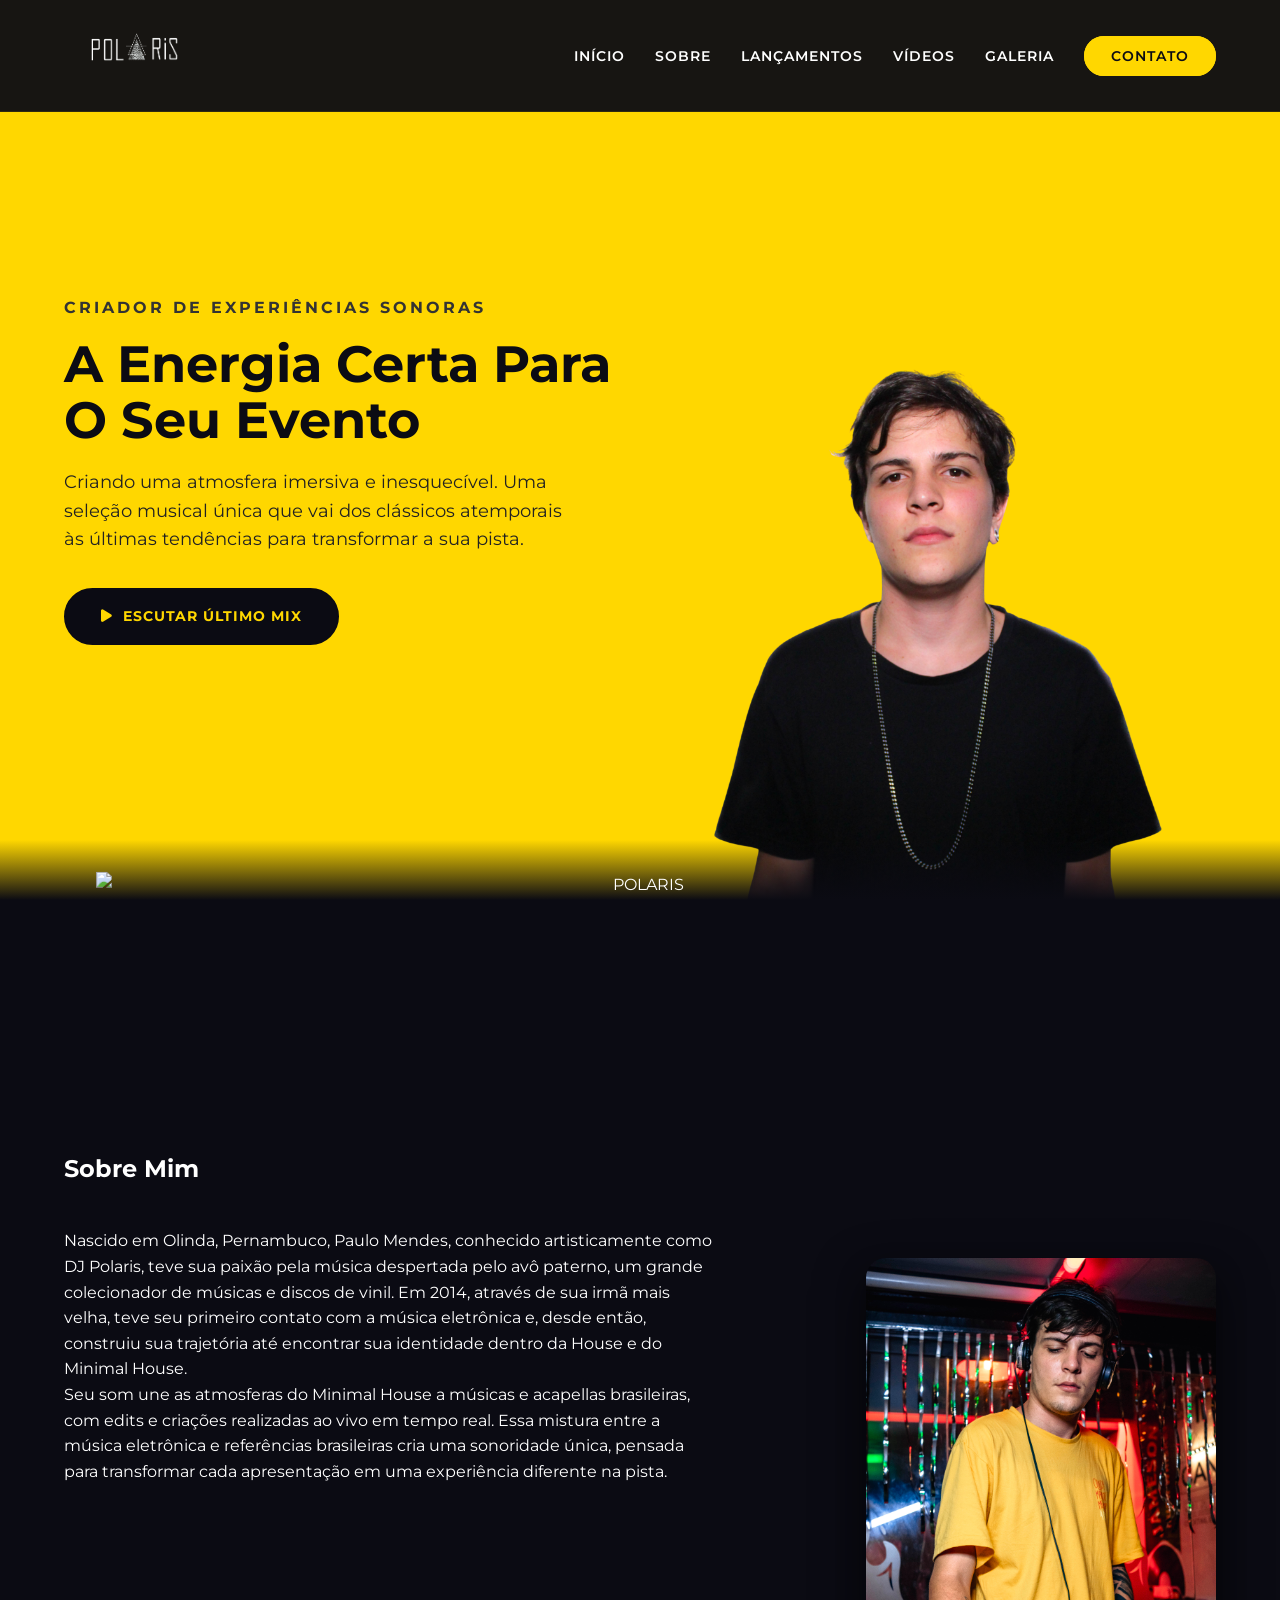
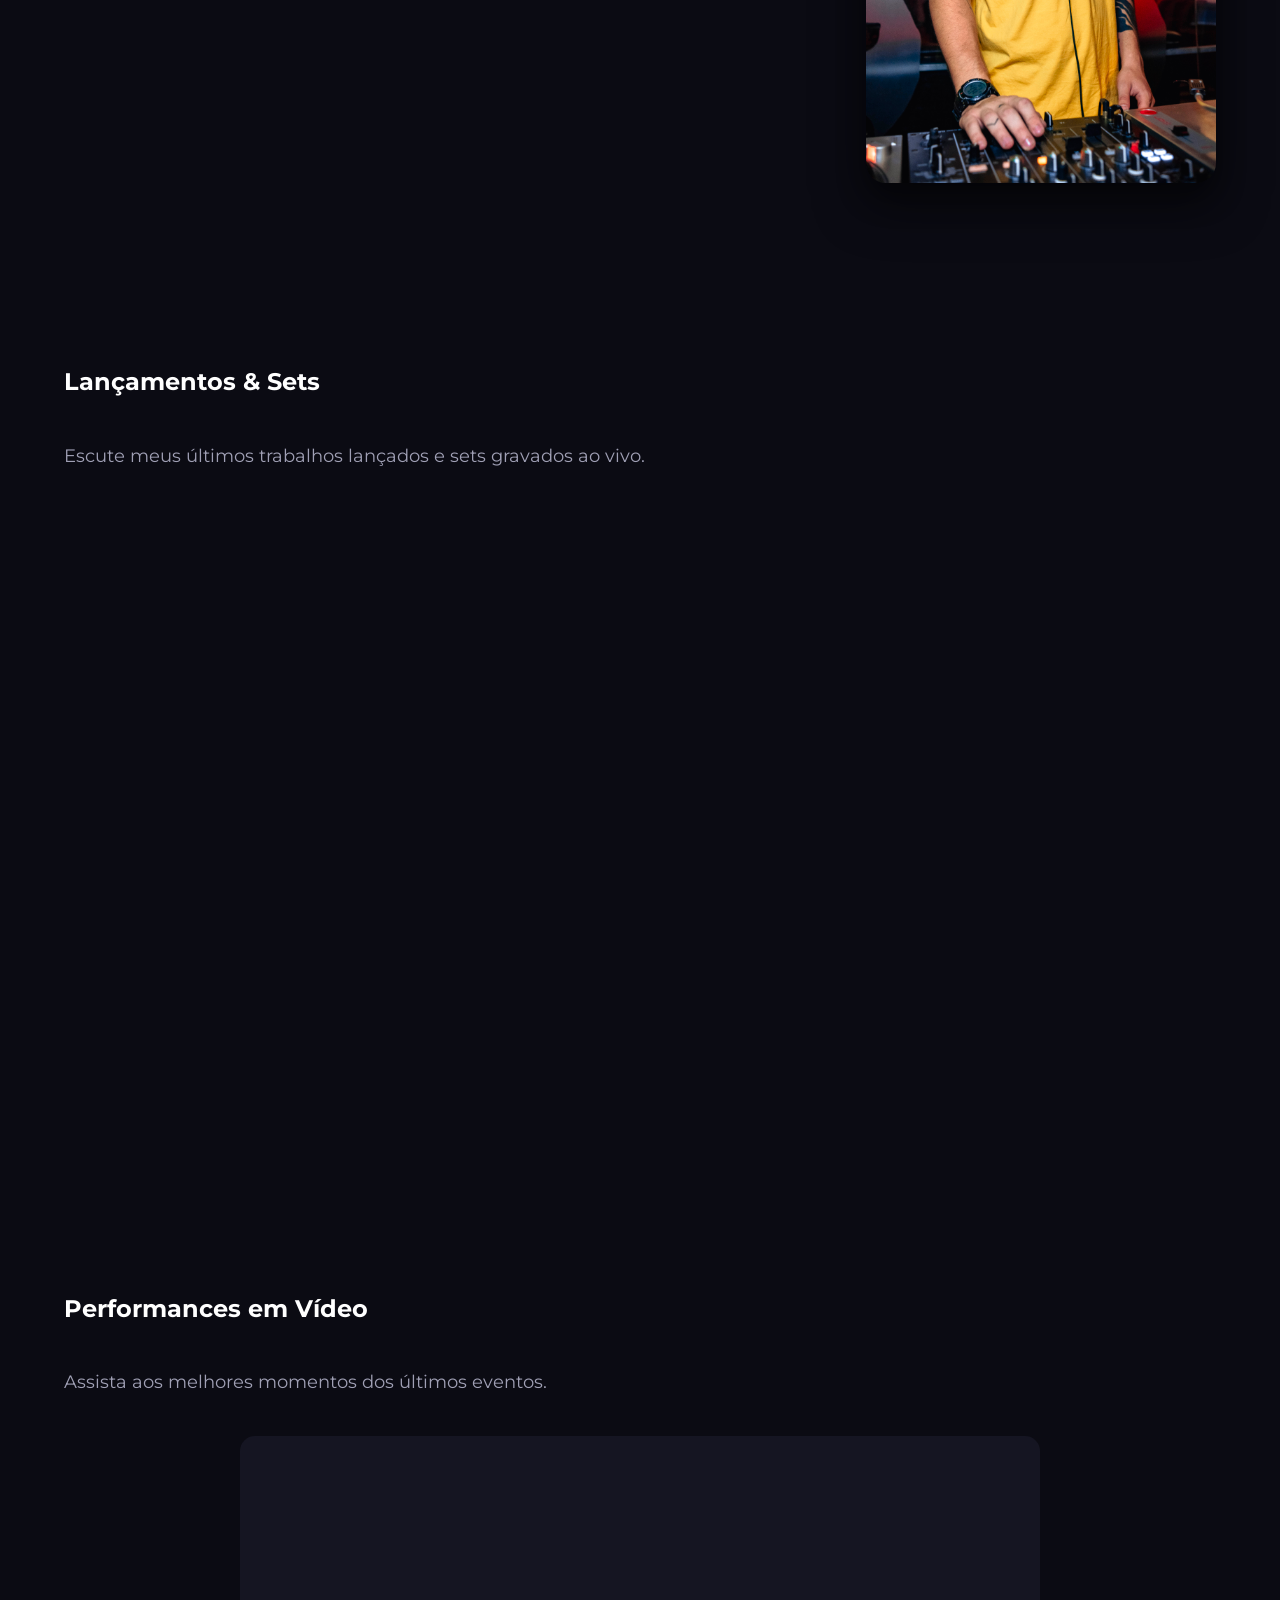
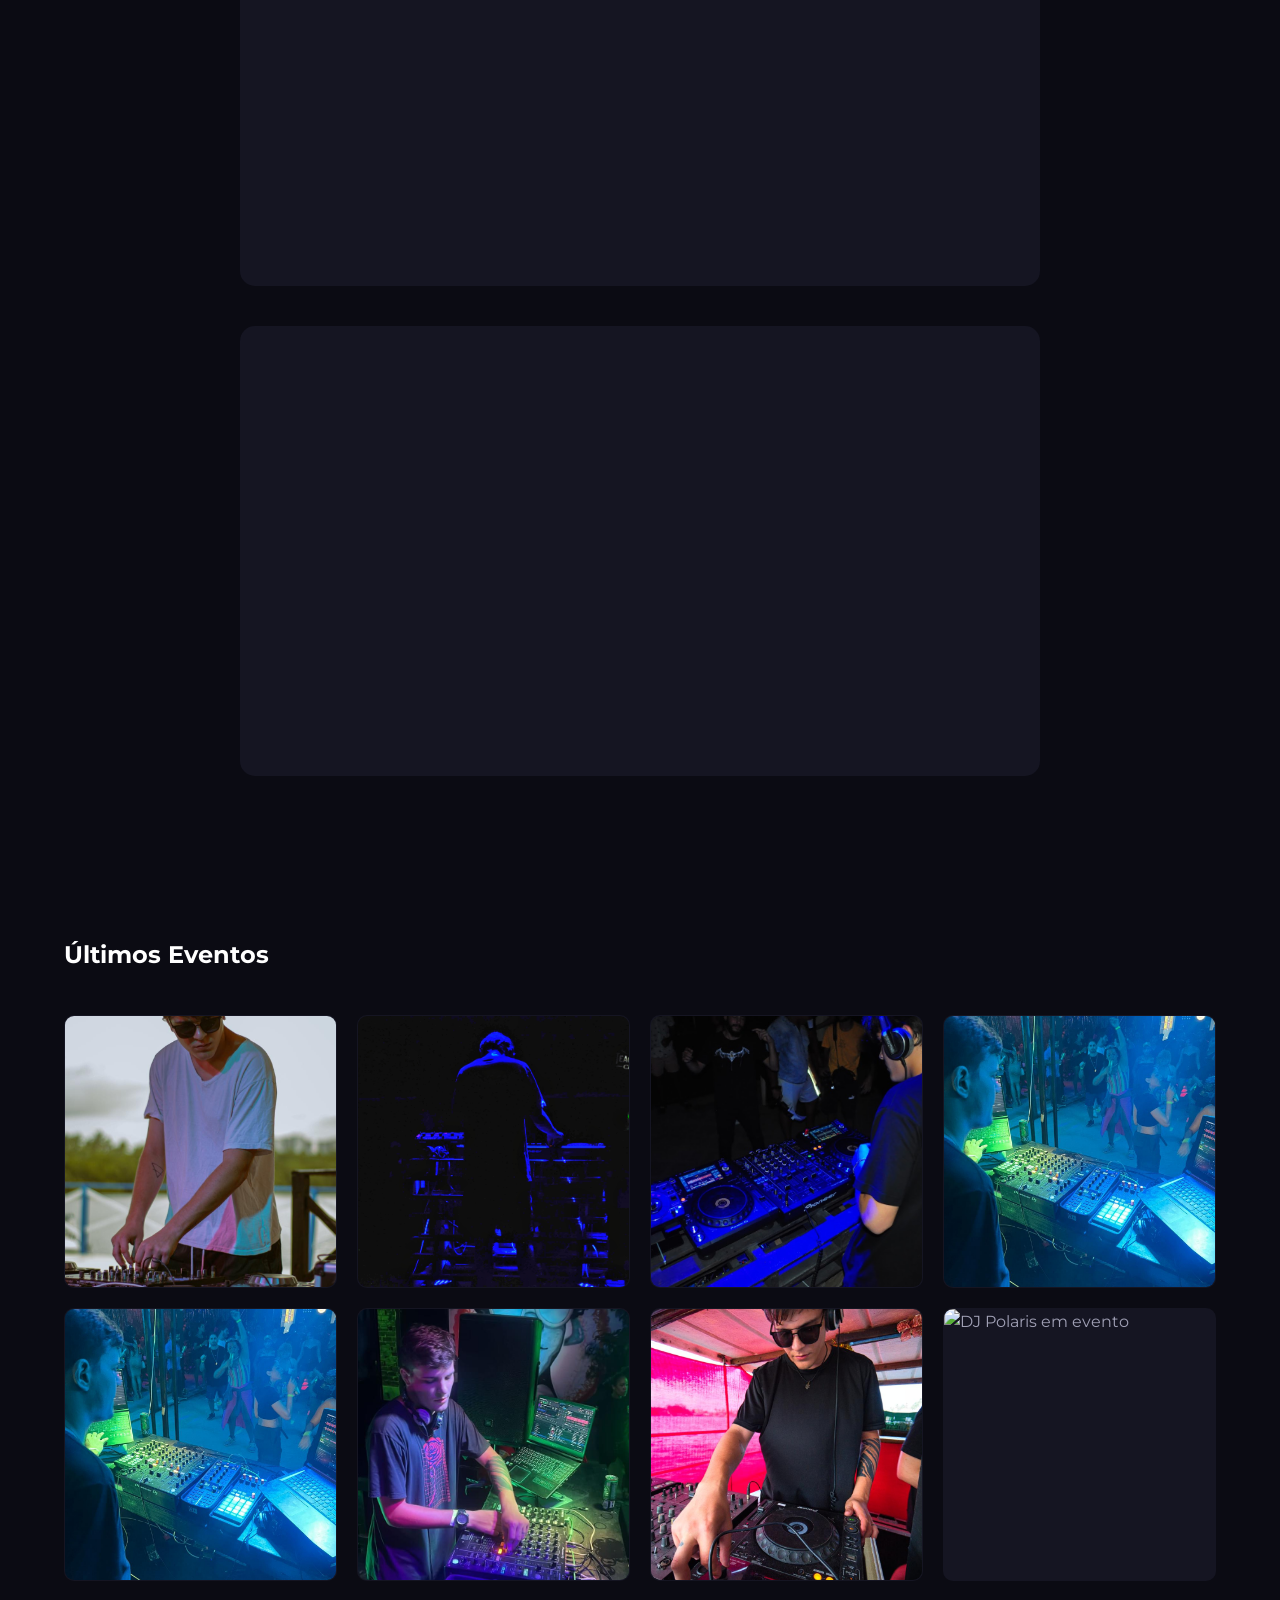
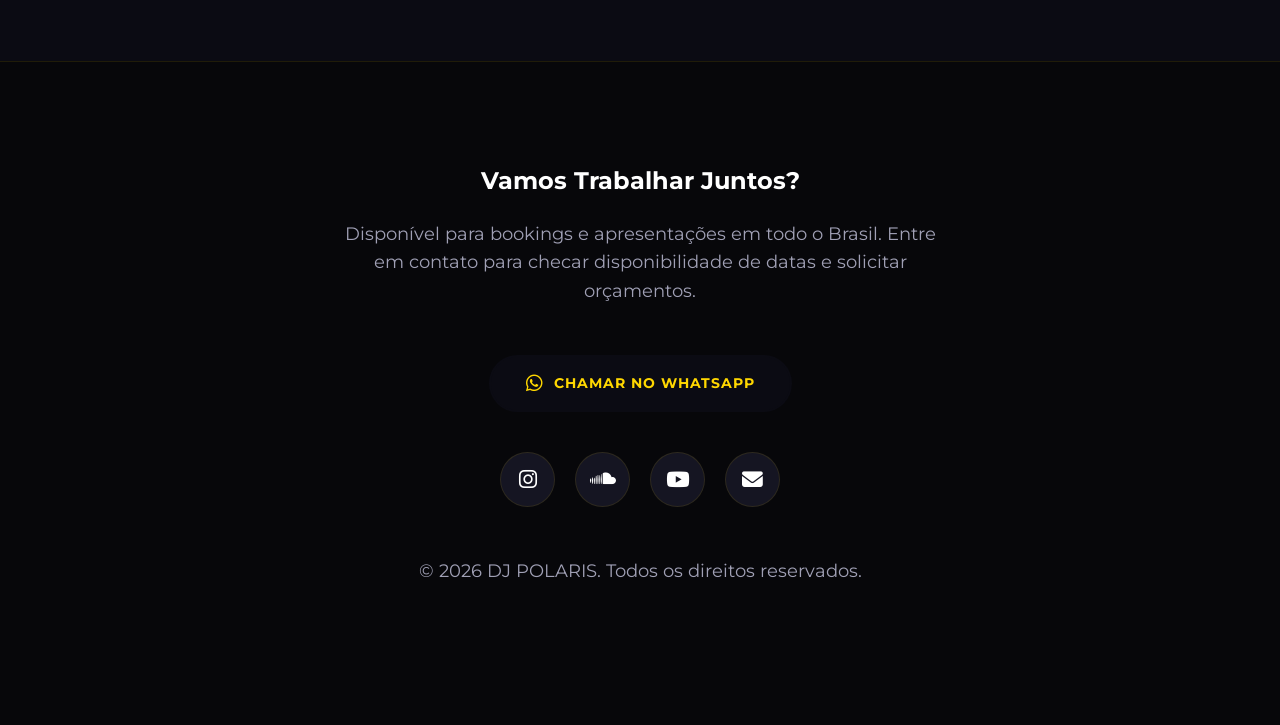
==== commit 5150a88a: "Update index.html" ====
--- a/index.html
+++ b/index.html
@@ -56,10 +56,6 @@
 
 <p>Seu som une as atmosferas do Minimal House a músicas e acapellas brasileiras, com edits e criações realizadas ao vivo em tempo real. Essa mistura entre a música eletrônica e referências brasileiras cria uma sonoridade única, pensada para transformar cada apresentação em uma experiência diferente na pista.</p>
                 <div class="features">
-                    <div class="feature-item"><i class="fas fa-cocktail"></i><span>Bares & Lounges</span></div>
-                    <div class="feature-item"><i class="fas fa-record-vinyl"></i><span>Clubes & Baladas</span></div>
-                    <div class="feature-item"><i class="fas fa-building"></i><span>Corporativo</span></div>
-                    <div class="feature-item"><i class="fas fa-glass-cheers"></i><span>Festas Privadas</span></div>
                 </div>
             </div>
             <div class="about-img">
--- a/style.css
+++ b/style.css
@@ -368,7 +368,17 @@
     border: 1px solid var(--primary); 
     box-shadow: 0 10px 20px rgba(0,0,0,0.5); 
 }
-
+/* =======================================================
+   MÁGICA DAS IMAGENS DA GALERIA
+   ======================================================= */
+/* Essa regra diz para as fotos respeitarem o tamanho do quadrado da galeria */
+.gallery-item img {
+    width: 100%;
+    height: 100%;
+    object-fit: cover; /* Corta as rebarbas perfeitamente sem amassar a foto */
+    display: block;
+    transition: transform 0.4s ease; /* Faz um efeitinho suave se quiser dar zoom depois */
+}
 /* Rodapé / Contato */
 footer { 
     padding: 100px 10%; 
